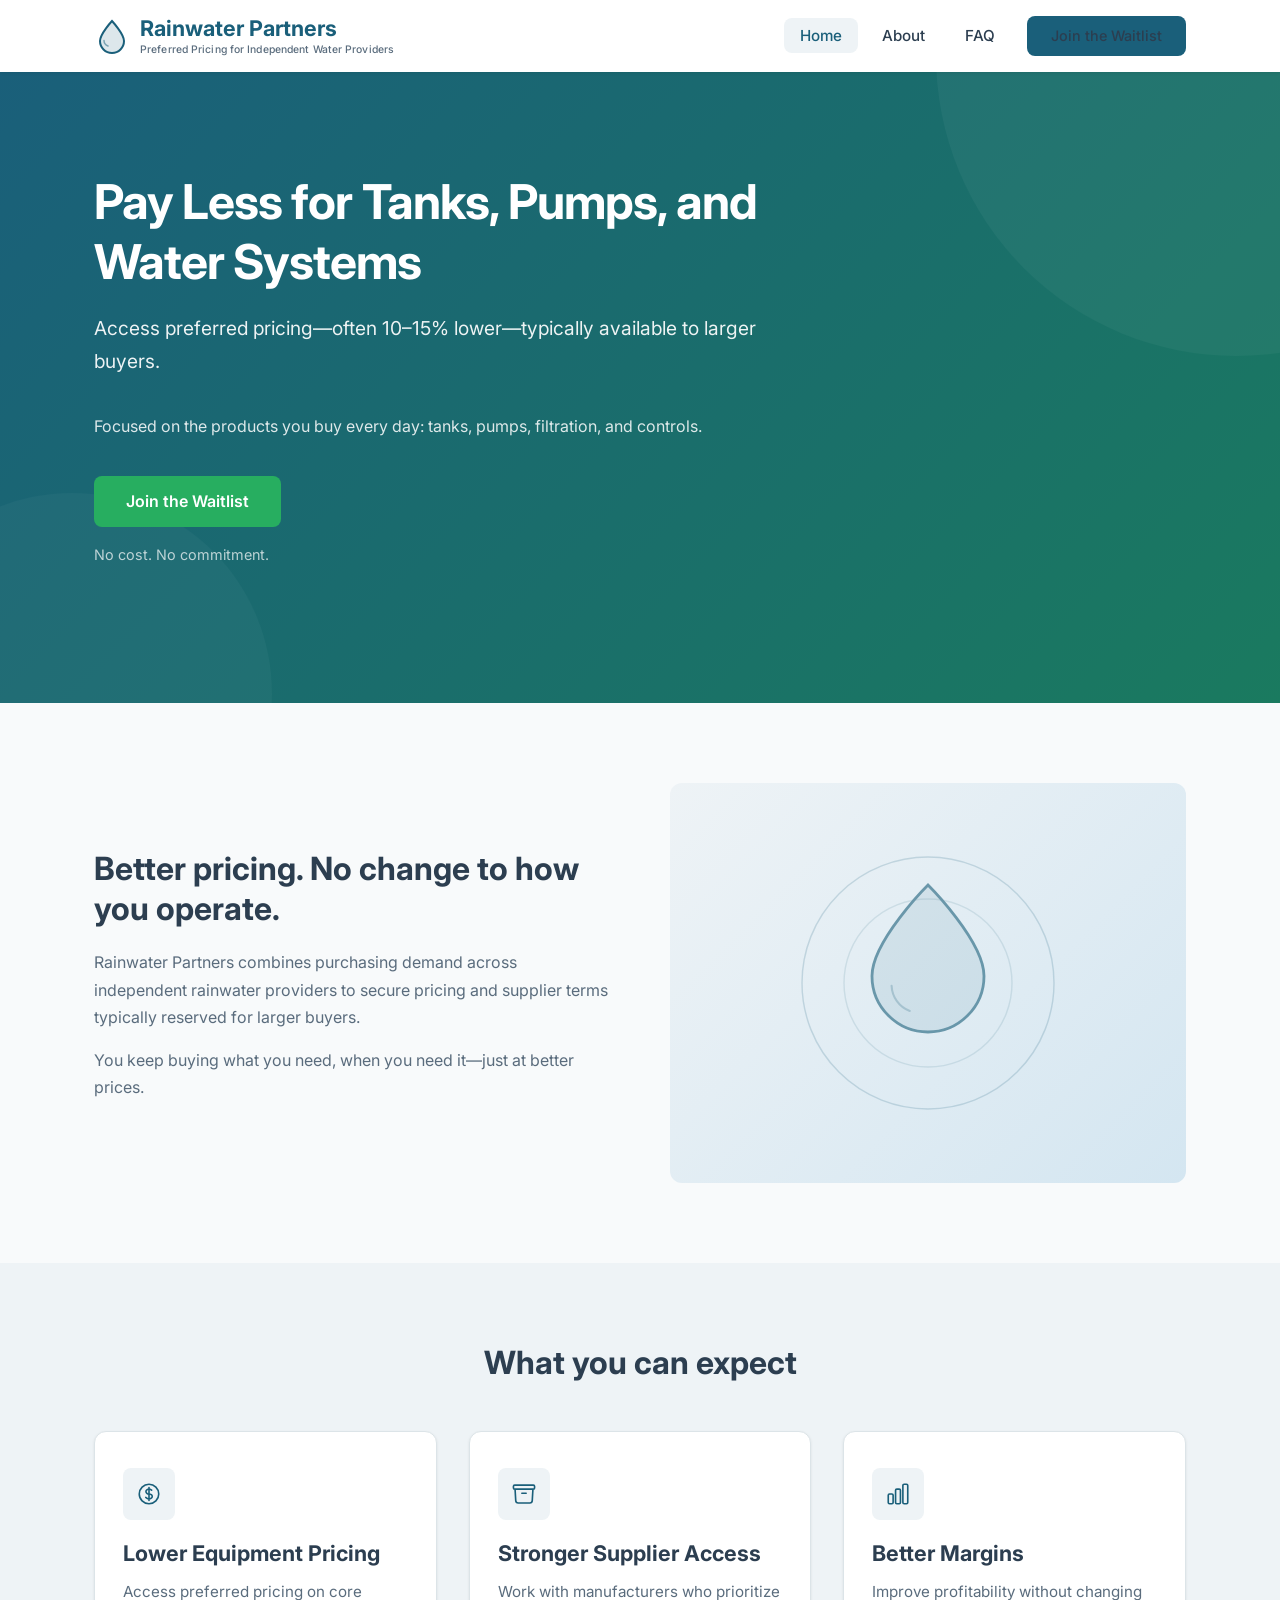
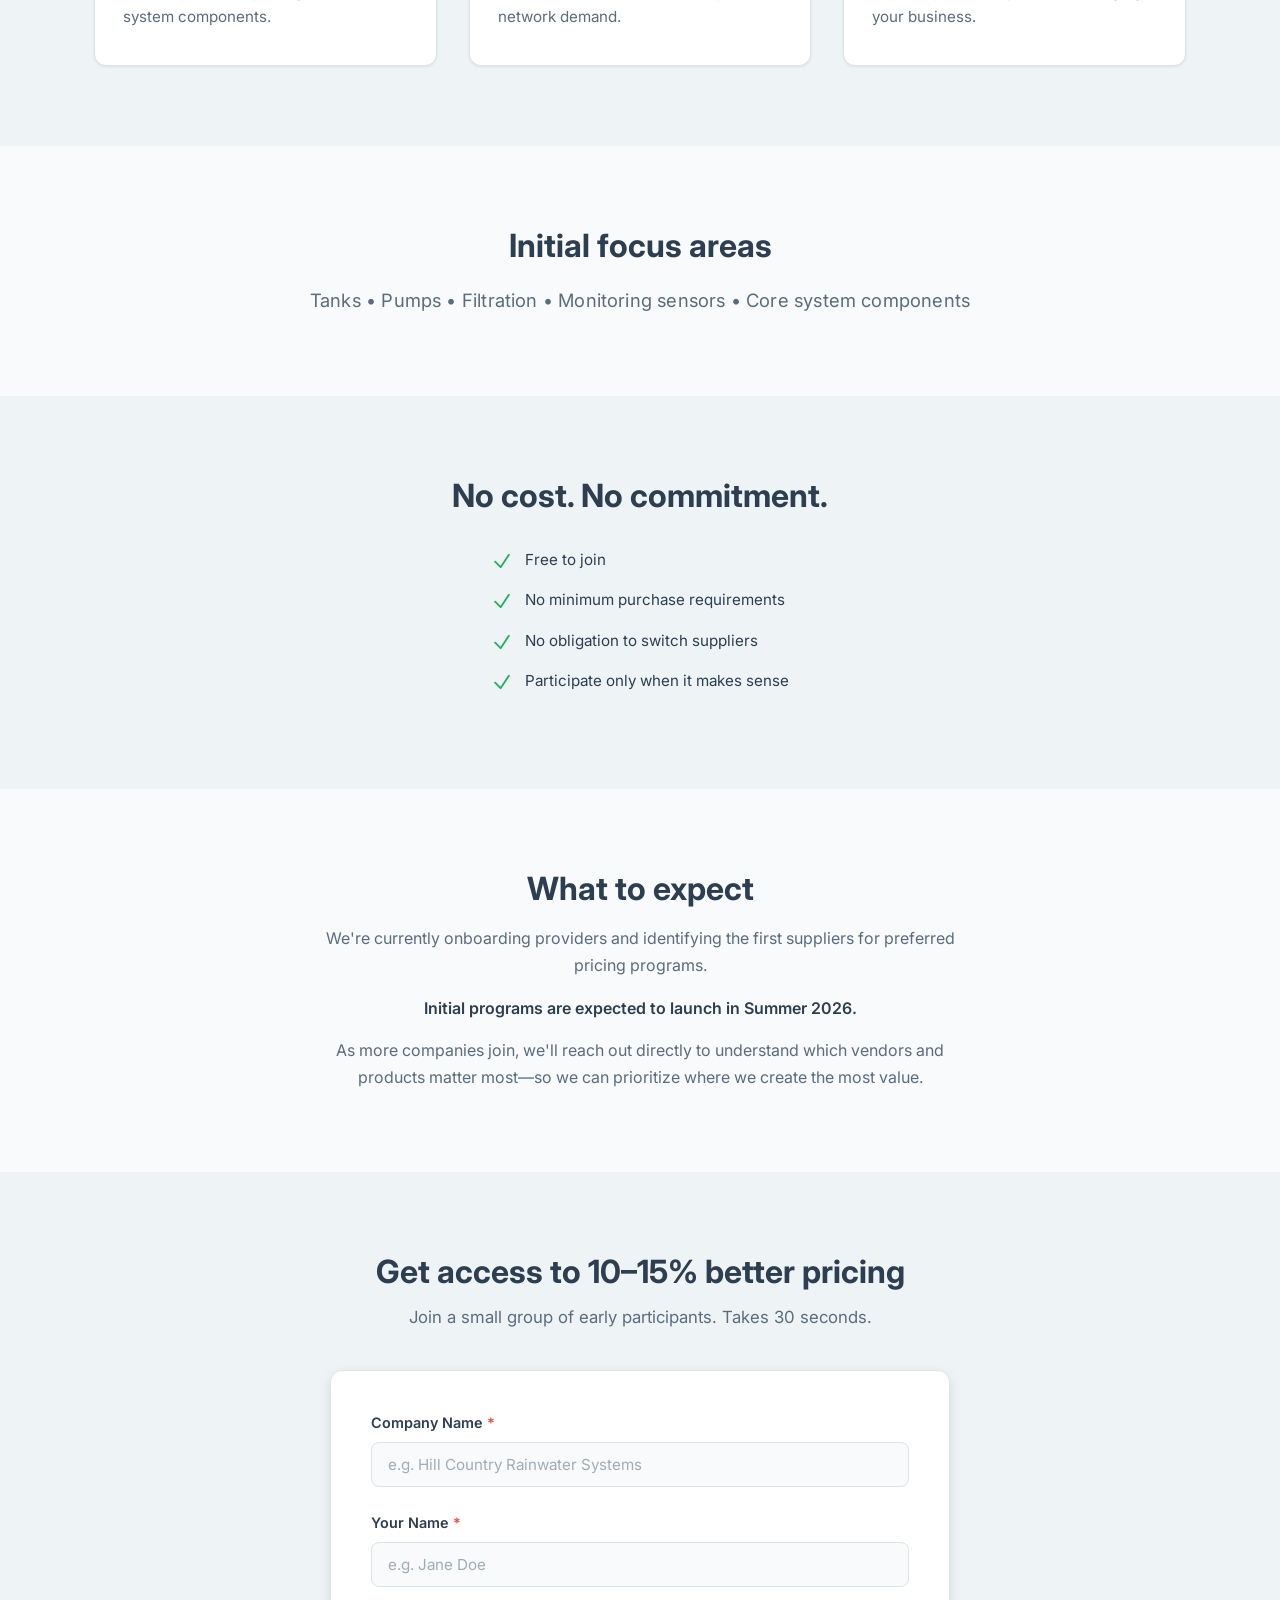
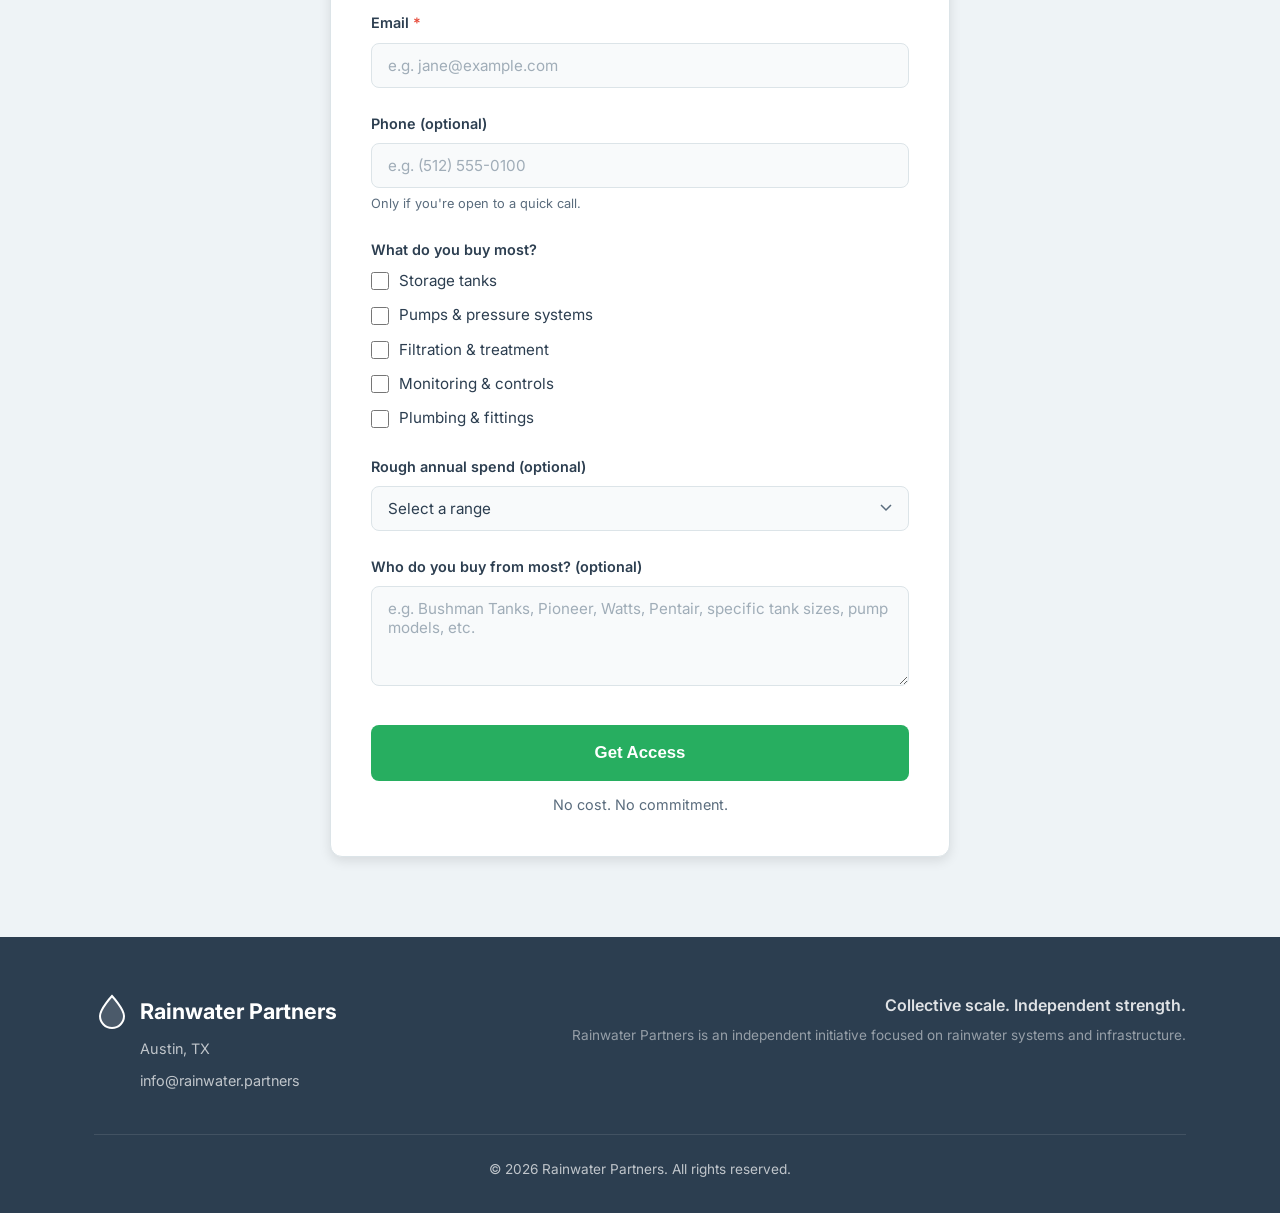
==== index.html @ 95664f03 "Update waitlist form: new header, tighter labels, Get Access CTA https://claude.ai/code/session_01LA" ====
<!DOCTYPE html>
<html lang="en">
<head>
  <meta charset="UTF-8">
  <meta name="viewport" content="width=device-width, initial-scale=1.0">
  <meta name="description" content="Rainwater Partners negotiates preferred pricing on tanks, pumps, filtration, and monitoring systems on behalf of independent water providers. Join the waitlist today.">
  <title>Rainwater Partners &mdash; Preferred Pricing for Independent Water Providers</title>
  <link rel="preconnect" href="https://fonts.googleapis.com">
  <link rel="preconnect" href="https://fonts.gstatic.com" crossorigin>
  <link href="https://fonts.googleapis.com/css2?family=Inter:wght@400;500;600;700&display=swap" rel="stylesheet">
  <link rel="stylesheet" href="css/styles.css">
</head>
<body>

  <!-- Header -->
  <header class="header">
    <div class="container">
      <a href="index.html" class="logo">
        <svg viewBox="0 0 36 36" fill="none" xmlns="http://www.w3.org/2000/svg">
          <path d="M18 3C18 3 6 16 6 23a12 12 0 0 0 24 0C30 16 18 3 18 3z" fill="currentColor" opacity="0.15"/>
          <path d="M18 3C18 3 6 16 6 23a12 12 0 0 0 24 0C30 16 18 3 18 3z" stroke="currentColor" stroke-width="2" fill="none"/>
          <path d="M14 28a6 6 0 0 1-4-5.5" stroke="currentColor" stroke-width="1.5" stroke-linecap="round" opacity="0.5"/>
        </svg>
        <span class="logo__text">
          Rainwater Partners
          <span class="logo__subtitle">Preferred Pricing for Independent Water Providers</span>
        </span>
      </a>
      <nav>
        <div class="nav__overlay" id="navOverlay"></div>
        <ul class="nav__links" id="navLinks">
          <li><a href="index.html" class="active">Home</a></li>
          <li><a href="about.html">About</a></li>
          <li><a href="faq.html">FAQ</a></li>
          <li class="nav__cta"><a href="#join" class="btn btn--primary">Join the Waitlist</a></li>
        </ul>
        <button class="nav__toggle" id="navToggle" aria-label="Toggle navigation">
          <span></span><span></span><span></span>
        </button>
      </nav>
    </div>
  </header>

  <!-- Hero -->
  <section class="hero">
    <div class="container">
      <div class="hero__content">
        <h1>Pay Less for Tanks, Pumps, and Water Systems</h1>
        <p>Access preferred pricing&mdash;often 10&ndash;15% lower&mdash;typically available to larger buyers.</p>
        <p style="opacity:0.85;font-size:1rem;margin-bottom:36px;">Focused on the products you buy every day: tanks, pumps, filtration, and controls.</p>
        <div class="hero__actions">
          <a href="#join" class="btn btn--accent">Join the Waitlist</a>
        </div>
        <p style="opacity:0.7;font-size:0.9rem;margin-top:16px;">No cost. No commitment.</p>
      </div>
    </div>
  </section>

  <!-- Core Value -->
  <section class="section">
    <div class="container">
      <div class="about__grid">
        <div class="about__text">
          <h2>Better pricing. No change to how you operate.</h2>
          <p>Rainwater Partners combines purchasing demand across independent rainwater providers to secure pricing and supplier terms typically reserved for larger buyers.</p>
          <p>You keep buying what you need, when you need it&mdash;just at better prices.</p>
        </div>
        <div class="about__image">
          <svg viewBox="0 0 200 200" fill="none" xmlns="http://www.w3.org/2000/svg">
            <circle cx="100" cy="100" r="90" stroke="currentColor" stroke-width="1" opacity="0.3"/>
            <circle cx="100" cy="100" r="60" stroke="currentColor" stroke-width="1" opacity="0.2"/>
            <path d="M100 30C100 30 60 70 60 95a40 40 0 0 0 80 0c0-25-40-65-40-65z" fill="currentColor" opacity="0.15"/>
            <path d="M100 30C100 30 60 70 60 95a40 40 0 0 0 80 0c0-25-40-65-40-65z" stroke="currentColor" stroke-width="2" fill="none"/>
            <path d="M87 120a20 20 0 0 1-13-18" stroke="currentColor" stroke-width="1.5" stroke-linecap="round" opacity="0.4"/>
          </svg>
        </div>
      </div>
    </div>
  </section>

  <!-- What You Get -->
  <section class="section section--alt">
    <div class="container">
      <div class="text-center">
        <h2>What you can expect</h2>
      </div>
      <div class="features__grid">
        <div class="feature-card">
          <div class="feature-card__icon">
            <svg xmlns="http://www.w3.org/2000/svg" fill="none" viewBox="0 0 24 24" stroke-width="1.5" stroke="currentColor"><path stroke-linecap="round" stroke-linejoin="round" d="M12 6v12m-3-2.818.879.659c1.171.879 3.07.879 4.242 0 1.172-.879 1.172-2.303 0-3.182C13.536 12.219 12.768 12 12 12c-.725 0-1.45-.22-2.003-.659-1.106-.879-1.106-2.303 0-3.182s2.9-.879 4.006 0l.415.33M21 12a9 9 0 1 1-18 0 9 9 0 0 1 18 0Z"/></svg>
          </div>
          <h3>Lower Equipment Pricing</h3>
          <p>Access preferred pricing on core system components.</p>
        </div>
        <div class="feature-card">
          <div class="feature-card__icon">
            <svg xmlns="http://www.w3.org/2000/svg" fill="none" viewBox="0 0 24 24" stroke-width="1.5" stroke="currentColor"><path stroke-linecap="round" stroke-linejoin="round" d="m20.25 7.5-.625 10.632a2.25 2.25 0 0 1-2.247 2.118H6.622a2.25 2.25 0 0 1-2.247-2.118L3.75 7.5M10 11.25h4M3.375 7.5h17.25c.621 0 1.125-.504 1.125-1.125v-1.5c0-.621-.504-1.125-1.125-1.125H3.375c-.621 0-1.125.504-1.125 1.125v1.5c0 .621.504 1.125 1.125 1.125Z"/></svg>
          </div>
          <h3>Stronger Supplier Access</h3>
          <p>Work with manufacturers who prioritize network demand.</p>
        </div>
        <div class="feature-card">
          <div class="feature-card__icon">
            <svg xmlns="http://www.w3.org/2000/svg" fill="none" viewBox="0 0 24 24" stroke-width="1.5" stroke="currentColor"><path stroke-linecap="round" stroke-linejoin="round" d="M3 13.125C3 12.504 3.504 12 4.125 12h2.25c.621 0 1.125.504 1.125 1.125v6.75C7.5 20.496 6.996 21 6.375 21h-2.25A1.125 1.125 0 0 1 3 19.875v-6.75ZM9.75 8.625c0-.621.504-1.125 1.125-1.125h2.25c.621 0 1.125.504 1.125 1.125v11.25c0 .621-.504 1.125-1.125 1.125h-2.25a1.125 1.125 0 0 1-1.125-1.125V8.625ZM16.5 4.125c0-.621.504-1.125 1.125-1.125h2.25C20.496 3 21 3.504 21 4.125v15.75c0 .621-.504 1.125-1.125 1.125h-2.25a1.125 1.125 0 0 1-1.125-1.125V4.125Z"/></svg>
          </div>
          <h3>Better Margins</h3>
          <p>Improve profitability without changing your business.</p>
        </div>
      </div>
    </div>
  </section>

  <!-- Products -->
  <section class="section">
    <div class="container">
      <div class="text-center">
        <h2>Initial focus areas</h2>
        <p class="products__list">Tanks &bull; Pumps &bull; Filtration &bull; Monitoring sensors &bull; Core system components</p>
      </div>
    </div>
  </section>

  <!-- No Downside -->
  <section class="section section--alt">
    <div class="container">
      <div class="text-center" style="max-width:620px;margin:0 auto;">
        <h2>No cost. No commitment.</h2>
        <ul class="about__values" style="margin-top:32px;text-align:left;display:inline-block;">
          <li>
            <svg xmlns="http://www.w3.org/2000/svg" fill="none" viewBox="0 0 24 24" stroke-width="2" stroke="currentColor"><path stroke-linecap="round" stroke-linejoin="round" d="m4.5 12.75 6 6 9-13.5"/></svg>
            Free to join
          </li>
          <li>
            <svg xmlns="http://www.w3.org/2000/svg" fill="none" viewBox="0 0 24 24" stroke-width="2" stroke="currentColor"><path stroke-linecap="round" stroke-linejoin="round" d="m4.5 12.75 6 6 9-13.5"/></svg>
            No minimum purchase requirements
          </li>
          <li>
            <svg xmlns="http://www.w3.org/2000/svg" fill="none" viewBox="0 0 24 24" stroke-width="2" stroke="currentColor"><path stroke-linecap="round" stroke-linejoin="round" d="m4.5 12.75 6 6 9-13.5"/></svg>
            No obligation to switch suppliers
          </li>
          <li>
            <svg xmlns="http://www.w3.org/2000/svg" fill="none" viewBox="0 0 24 24" stroke-width="2" stroke="currentColor"><path stroke-linecap="round" stroke-linejoin="round" d="m4.5 12.75 6 6 9-13.5"/></svg>
            Participate only when it makes sense
          </li>
        </ul>
      </div>
    </div>
  </section>

  <!-- What To Expect -->
  <section class="section">
    <div class="container">
      <div class="text-center" style="max-width:660px;margin:0 auto;">
        <h2>What to expect</h2>
        <p style="color:var(--color-text-light);margin-top:16px;line-height:1.7;">We're currently onboarding providers and identifying the first suppliers for preferred pricing programs.</p>
        <p style="color:var(--color-text);font-weight:600;margin-top:16px;">Initial programs are expected to launch in Summer 2026.</p>
        <p style="color:var(--color-text-light);margin-top:16px;line-height:1.7;">As more companies join, we'll reach out directly to understand which vendors and products matter most&mdash;so we can prioritize where we create the most value.</p>
      </div>
    </div>
  </section>

  <!-- CTA / Join Form -->
  <section class="section section--alt" id="join">
    <div class="container">
      <div class="form-section">
        <div class="form-section__intro">
          <h2>Get access to 10&ndash;15% better pricing</h2>
          <p style="color:var(--color-text-light);margin-top:8px;">Join a small group of early participants. Takes 30 seconds.</p>
        </div>

        <form class="form" id="signupForm" novalidate>
          <div class="form__group">
            <label class="form__label" for="companyName">Company Name <span>*</span></label>
            <input class="form__input" type="text" id="companyName" name="companyName" placeholder="e.g. Hill Country Rainwater Systems" required>
          </div>

          <div class="form__group">
            <label class="form__label" for="contactName">Your Name <span>*</span></label>
            <input class="form__input" type="text" id="contactName" name="contactName" placeholder="e.g. Jane Doe" required>
          </div>

          <div class="form__group">
            <label class="form__label" for="email">Email <span>*</span></label>
            <input class="form__input" type="email" id="email" name="email" placeholder="e.g. jane@example.com" required>
          </div>

          <div class="form__group">
            <label class="form__label" for="phone">Phone (optional)</label>
            <input class="form__input" type="tel" id="phone" name="phone" placeholder="e.g. (512) 555-0100">
            <div class="form__hint">Only if you're open to a quick call.</div>
          </div>

          <div class="form__group">
            <label class="form__label">What do you buy most?</label>
            <div class="form__checkboxes">
              <label class="form__checkbox">
                <input type="checkbox" name="products" value="Storage tanks">
                <span>Storage tanks</span>
              </label>
              <label class="form__checkbox">
                <input type="checkbox" name="products" value="Pumps & pressure systems">
                <span>Pumps &amp; pressure systems</span>
              </label>
              <label class="form__checkbox">
                <input type="checkbox" name="products" value="Filtration & treatment">
                <span>Filtration &amp; treatment</span>
              </label>
              <label class="form__checkbox">
                <input type="checkbox" name="products" value="Monitoring & controls">
                <span>Monitoring &amp; controls</span>
              </label>
              <label class="form__checkbox">
                <input type="checkbox" name="products" value="Plumbing & fittings">
                <span>Plumbing &amp; fittings</span>
              </label>
            </div>
          </div>

          <div class="form__group">
            <label class="form__label" for="annualSpend">Rough annual spend (optional)</label>
            <select class="form__select" id="annualSpend" name="annualSpend">
              <option value="" disabled selected>Select a range</option>
              <option value="under-25k">Under $25,000</option>
              <option value="25k-50k">$25,000 &ndash; $50,000</option>
              <option value="50k-100k">$50,000 &ndash; $100,000</option>
              <option value="100k-250k">$100,000 &ndash; $250,000</option>
              <option value="250k-500k">$250,000 &ndash; $500,000</option>
              <option value="500k-plus">$500,000+</option>
            </select>
          </div>

          <div class="form__group">
            <label class="form__label" for="vendors">Who do you buy from most? (optional)</label>
            <textarea class="form__textarea" id="vendors" name="vendors" placeholder="e.g. Bushman Tanks, Pioneer, Watts, Pentair, specific tank sizes, pump models, etc."></textarea>
          </div>

          <button type="submit" class="btn btn--accent">Get Access</button>
          <p style="text-align:center;color:var(--color-text-light);font-size:0.9rem;margin-top:12px;">No cost. No commitment.</p>
        </form>

        <!-- Success state -->
        <div class="form__success" id="formSuccess">
          <svg xmlns="http://www.w3.org/2000/svg" fill="none" viewBox="0 0 24 24" stroke-width="1.5" stroke="currentColor">
            <path stroke-linecap="round" stroke-linejoin="round" d="M9 12.75 11.25 15 15 9.75M21 12a9 9 0 1 1-18 0 9 9 0 0 1 18 0Z"/>
          </svg>
          <h3>You're in.</h3>
          <p>We'll follow up directly to understand your purchasing priorities. Initial programs are expected to launch in Summer 2026.</p>
        </div>
      </div>
    </div>
  </section>

  <!-- Footer -->
  <footer class="footer">
    <div class="container">
      <div class="footer__simple">
        <div class="footer__brand">
          <a href="index.html" class="logo" style="color:#fff;">
            <svg viewBox="0 0 36 36" fill="none" xmlns="http://www.w3.org/2000/svg">
              <path d="M18 3C18 3 6 16 6 23a12 12 0 0 0 24 0C30 16 18 3 18 3z" fill="currentColor" opacity="0.15"/>
              <path d="M18 3C18 3 6 16 6 23a12 12 0 0 0 24 0C30 16 18 3 18 3z" stroke="currentColor" stroke-width="2" fill="none"/>
            </svg>
            Rainwater Partners
          </a>
          <p>Austin, TX</p>
          <p><a href="mailto:info@rainwater.partners">info@rainwater.partners</a></p>
        </div>
        <div class="footer__tagline">
          <p>Collective scale. Independent strength.</p>
          <p class="footer__note">Rainwater Partners is an independent initiative focused on rainwater systems and infrastructure.</p>
        </div>
      </div>
      <div class="footer__bottom">
        &copy; 2026 Rainwater Partners. All rights reserved.
      </div>
    </div>
  </footer>

  <script src="js/main.js"></script>
</body>
</html>
---- css/styles.css ----
/* ===== Reset & Base ===== */
*,
*::before,
*::after {
  margin: 0;
  padding: 0;
  box-sizing: border-box;
}

:root {
  --color-primary: #1a5f7a;
  --color-primary-dark: #134a5f;
  --color-primary-light: #2980b9;
  --color-accent: #27ae60;
  --color-accent-dark: #1e8c4c;
  --color-bg: #f8fafb;
  --color-bg-alt: #eef3f6;
  --color-text: #2c3e50;
  --color-text-light: #5a6c7d;
  --color-white: #ffffff;
  --color-border: #dce4e8;
  --shadow-sm: 0 1px 3px rgba(0, 0, 0, 0.08);
  --shadow-md: 0 4px 12px rgba(0, 0, 0, 0.1);
  --shadow-lg: 0 8px 30px rgba(0, 0, 0, 0.12);
  --radius: 8px;
  --radius-lg: 12px;
  --max-width: 1140px;
  --transition: 0.25s ease;
}

html {
  scroll-behavior: smooth;
  font-size: 16px;
}

body {
  font-family: 'Inter', -apple-system, BlinkMacSystemFont, 'Segoe UI', Roboto, Oxygen, sans-serif;
  color: var(--color-text);
  background: var(--color-bg);
  line-height: 1.6;
  -webkit-font-smoothing: antialiased;
}

img {
  max-width: 100%;
  display: block;
}

a {
  color: var(--color-primary);
  text-decoration: none;
  transition: color var(--transition);
}

a:hover {
  color: var(--color-primary-light);
}

h1, h2, h3, h4 {
  line-height: 1.25;
  font-weight: 700;
  color: var(--color-text);
}

h1 { font-size: 2.75rem; }
h2 { font-size: 2rem; }
h3 { font-size: 1.35rem; }

/* ===== Utility ===== */
.container {
  max-width: var(--max-width);
  margin: 0 auto;
  padding: 0 24px;
}

.section {
  padding: 80px 0;
}

.section--alt {
  background: var(--color-bg-alt);
}

.text-center {
  text-align: center;
}

.btn {
  display: inline-block;
  padding: 14px 32px;
  font-size: 1rem;
  font-weight: 600;
  border-radius: var(--radius);
  border: none;
  cursor: pointer;
  transition: all var(--transition);
  text-align: center;
  line-height: 1.4;
}

.btn--primary {
  background: var(--color-primary);
  color: var(--color-white);
}

.btn--primary:hover {
  background: var(--color-primary-dark);
  color: var(--color-white);
  transform: translateY(-1px);
  box-shadow: var(--shadow-md);
}

.btn--accent {
  background: var(--color-accent);
  color: var(--color-white);
}

.btn--accent:hover {
  background: var(--color-accent-dark);
  color: var(--color-white);
  transform: translateY(-1px);
  box-shadow: var(--shadow-md);
}

.btn--outline {
  background: transparent;
  color: var(--color-white);
  border: 2px solid var(--color-white);
}

.btn--outline:hover {
  background: var(--color-white);
  color: var(--color-primary);
}

/* ===== Header / Nav ===== */
.header {
  background: var(--color-white);
  box-shadow: var(--shadow-sm);
  position: sticky;
  top: 0;
  z-index: 1000;
}

.header .container {
  display: flex;
  align-items: center;
  justify-content: space-between;
  height: 72px;
}

.logo {
  display: flex;
  align-items: center;
  gap: 10px;
  font-size: 1.35rem;
  font-weight: 700;
  color: var(--color-primary);
}

.logo svg {
  width: 36px;
  height: 36px;
  flex-shrink: 0;
}

.logo:hover {
  color: var(--color-primary);
}

.nav__links {
  display: flex;
  align-items: center;
  gap: 8px;
  list-style: none;
}

.nav__links a {
  padding: 8px 16px;
  font-size: 0.95rem;
  font-weight: 500;
  color: var(--color-text);
  border-radius: var(--radius);
  transition: all var(--transition);
}

.nav__links a:hover,
.nav__links a.active {
  color: var(--color-primary);
  background: var(--color-bg-alt);
}

.nav__cta {
  margin-left: 8px;
}

.nav__cta .btn {
  padding: 10px 24px;
  font-size: 0.9rem;
}

/* Mobile nav toggle */
.nav__toggle {
  display: none;
  background: none;
  border: none;
  cursor: pointer;
  padding: 8px;
}

.nav__toggle span {
  display: block;
  width: 24px;
  height: 2px;
  background: var(--color-text);
  margin: 6px 0;
  border-radius: 2px;
  transition: all var(--transition);
}

/* ===== Hero ===== */
.hero {
  background: linear-gradient(135deg, var(--color-primary) 0%, #1a7a5f 100%);
  color: var(--color-white);
  padding: 100px 0;
  position: relative;
  overflow: hidden;
}

.hero::before {
  content: '';
  position: absolute;
  top: -50%;
  right: -20%;
  width: 600px;
  height: 600px;
  background: rgba(255, 255, 255, 0.04);
  border-radius: 50%;
}

.hero::after {
  content: '';
  position: absolute;
  bottom: -30%;
  left: -10%;
  width: 400px;
  height: 400px;
  background: rgba(255, 255, 255, 0.03);
  border-radius: 50%;
}

.hero__content {
  position: relative;
  z-index: 1;
  max-width: 680px;
}

.hero__tagline {
  display: inline-block;
  background: rgba(255, 255, 255, 0.15);
  padding: 6px 16px;
  border-radius: 20px;
  font-size: 0.9rem;
  font-weight: 500;
  margin-bottom: 24px;
  letter-spacing: 0.02em;
}

.hero h1 {
  color: var(--color-white);
  margin-bottom: 20px;
  font-size: 3rem;
  letter-spacing: -0.02em;
}

.hero p {
  font-size: 1.2rem;
  opacity: 0.92;
  margin-bottom: 36px;
  line-height: 1.7;
}

.hero__actions {
  display: flex;
  gap: 16px;
  flex-wrap: wrap;
}

/* ===== Features / Benefits Grid ===== */
.features__grid {
  display: grid;
  grid-template-columns: repeat(3, 1fr);
  gap: 32px;
  margin-top: 48px;
}

.feature-card {
  background: var(--color-white);
  padding: 36px 28px;
  border-radius: var(--radius-lg);
  box-shadow: var(--shadow-sm);
  transition: all var(--transition);
  border: 1px solid var(--color-border);
}

.feature-card:hover {
  box-shadow: var(--shadow-md);
  transform: translateY(-3px);
}

.feature-card__icon {
  width: 52px;
  height: 52px;
  background: var(--color-bg-alt);
  border-radius: var(--radius);
  display: flex;
  align-items: center;
  justify-content: center;
  margin-bottom: 20px;
  color: var(--color-primary);
}

.feature-card__icon svg {
  width: 26px;
  height: 26px;
}

.feature-card h3 {
  margin-bottom: 12px;
}

.feature-card p {
  color: var(--color-text-light);
  font-size: 0.95rem;
  line-height: 1.65;
}

/* ===== Stats Banner ===== */
.stats {
  background: var(--color-primary);
  color: var(--color-white);
  padding: 48px 0;
}

.stats__grid {
  display: grid;
  grid-template-columns: repeat(4, 1fr);
  gap: 24px;
  text-align: center;
}

.stat__number {
  font-size: 2.5rem;
  font-weight: 700;
  letter-spacing: -0.02em;
}

.stat__label {
  font-size: 0.9rem;
  opacity: 0.85;
  margin-top: 4px;
}

/* ===== About Section ===== */
.about__grid {
  display: grid;
  grid-template-columns: 1fr 1fr;
  gap: 60px;
  align-items: center;
}

.about__text h2 {
  margin-bottom: 20px;
}

.about__text p {
  color: var(--color-text-light);
  margin-bottom: 16px;
  line-height: 1.7;
}

.about__values {
  list-style: none;
  margin-top: 24px;
}

.about__values li {
  display: flex;
  align-items: flex-start;
  gap: 12px;
  margin-bottom: 16px;
  font-size: 0.95rem;
}

.about__values li svg {
  width: 22px;
  height: 22px;
  color: var(--color-accent);
  flex-shrink: 0;
  margin-top: 2px;
}

.about__image {
  background: linear-gradient(135deg, var(--color-bg-alt) 0%, #d4e6f1 100%);
  border-radius: var(--radius-lg);
  padding: 48px;
  display: flex;
  align-items: center;
  justify-content: center;
  min-height: 400px;
}

.about__image svg {
  width: 100%;
  max-width: 280px;
  height: auto;
  color: var(--color-primary);
  opacity: 0.6;
}

/* ===== Team ===== */
.team__grid {
  display: grid;
  grid-template-columns: repeat(3, 1fr);
  gap: 32px;
  margin-top: 48px;
}

.team-card {
  background: var(--color-white);
  border-radius: var(--radius-lg);
  padding: 32px;
  text-align: center;
  border: 1px solid var(--color-border);
}

.team-card__avatar {
  width: 80px;
  height: 80px;
  border-radius: 50%;
  background: var(--color-bg-alt);
  margin: 0 auto 16px;
  display: flex;
  align-items: center;
  justify-content: center;
  font-size: 1.5rem;
  font-weight: 700;
  color: var(--color-primary);
}

.team-card h3 {
  margin-bottom: 4px;
  font-size: 1.1rem;
}

.team-card__role {
  color: var(--color-primary);
  font-size: 0.85rem;
  font-weight: 600;
  text-transform: uppercase;
  letter-spacing: 0.05em;
}

.team-card p {
  margin-top: 12px;
  color: var(--color-text-light);
  font-size: 0.9rem;
  line-height: 1.6;
}

/* ===== FAQ ===== */
.faq__list {
  max-width: 760px;
  margin: 48px auto 0;
}

.faq__item {
  background: var(--color-white);
  border: 1px solid var(--color-border);
  border-radius: var(--radius);
  margin-bottom: 12px;
  overflow: hidden;
  transition: box-shadow var(--transition);
}

.faq__item:hover {
  box-shadow: var(--shadow-sm);
}

.faq__question {
  width: 100%;
  background: none;
  border: none;
  padding: 20px 24px;
  font-size: 1.05rem;
  font-weight: 600;
  color: var(--color-text);
  text-align: left;
  cursor: pointer;
  display: flex;
  justify-content: space-between;
  align-items: center;
  gap: 16px;
  font-family: inherit;
  line-height: 1.4;
}

.faq__question:hover {
  color: var(--color-primary);
}

.faq__icon {
  width: 24px;
  height: 24px;
  flex-shrink: 0;
  transition: transform var(--transition);
}

.faq__item.open .faq__icon {
  transform: rotate(45deg);
}

.faq__answer {
  max-height: 0;
  overflow: hidden;
  transition: max-height 0.35s ease, padding 0.35s ease;
}

.faq__answer__inner {
  padding: 0 24px 20px;
  color: var(--color-text-light);
  line-height: 1.7;
  font-size: 0.95rem;
}

.faq__item.open .faq__answer {
  max-height: 500px;
}

/* ===== Form ===== */
.form-section {
  max-width: 620px;
  margin: 0 auto;
}

.form-section__intro {
  text-align: center;
  margin-bottom: 40px;
}

.form-section__intro h2 {
  margin-bottom: 12px;
}

.form-section__intro p {
  color: var(--color-text-light);
  font-size: 1.05rem;
}

.form {
  background: var(--color-white);
  padding: 40px;
  border-radius: var(--radius-lg);
  box-shadow: var(--shadow-md);
  border: 1px solid var(--color-border);
}

.form__group {
  margin-bottom: 24px;
}

.form__label {
  display: block;
  font-weight: 600;
  font-size: 0.9rem;
  margin-bottom: 8px;
  color: var(--color-text);
}

.form__label span {
  color: #e74c3c;
}

.form__input,
.form__select,
.form__textarea {
  width: 100%;
  padding: 12px 16px;
  font-size: 0.95rem;
  border: 1.5px solid var(--color-border);
  border-radius: var(--radius);
  background: var(--color-bg);
  color: var(--color-text);
  font-family: inherit;
  transition: border-color var(--transition), box-shadow var(--transition);
}

.form__input:focus,
.form__select:focus,
.form__textarea:focus {
  outline: none;
  border-color: var(--color-primary);
  box-shadow: 0 0 0 3px rgba(26, 95, 122, 0.12);
}

.form__input::placeholder,
.form__textarea::placeholder {
  color: #a0adb8;
}

.form__textarea {
  resize: vertical;
  min-height: 100px;
}

.form__hint {
  font-size: 0.8rem;
  color: var(--color-text-light);
  margin-top: 6px;
}

.form__select {
  appearance: none;
  background-image: url("data:image/svg+xml,%3Csvg xmlns='http://www.w3.org/2000/svg' width='12' height='8'%3E%3Cpath d='M1 1l5 5 5-5' stroke='%235a6c7d' stroke-width='1.5' fill='none'/%3E%3C/svg%3E");
  background-repeat: no-repeat;
  background-position: right 16px center;
  padding-right: 40px;
}

/* Checkboxes */
.form__checkboxes {
  display: flex;
  flex-direction: column;
  gap: 10px;
}

.form__checkbox {
  display: flex;
  align-items: center;
  gap: 10px;
  font-size: 0.95rem;
  color: var(--color-text);
  cursor: pointer;
}

.form__checkbox input[type="checkbox"] {
  width: 18px;
  height: 18px;
  accent-color: var(--color-primary);
  cursor: pointer;
  flex-shrink: 0;
}

.form .btn {
  width: 100%;
  padding: 16px;
  font-size: 1.05rem;
  margin-top: 8px;
}

.form__success {
  display: none;
  text-align: center;
  padding: 40px 20px;
}

.form__success.show {
  display: block;
}

.form__success svg {
  width: 56px;
  height: 56px;
  color: var(--color-accent);
  margin: 0 auto 16px;
}

.form__success h3 {
  margin-bottom: 8px;
  font-size: 1.4rem;
}

.form__success p {
  color: var(--color-text-light);
}

/* ===== Contact ===== */
.contact__grid {
  display: grid;
  grid-template-columns: 1fr 1fr;
  gap: 48px;
  margin-top: 48px;
}

.contact-card {
  background: var(--color-white);
  border-radius: var(--radius-lg);
  padding: 36px;
  border: 1px solid var(--color-border);
  display: flex;
  align-items: flex-start;
  gap: 20px;
  transition: box-shadow var(--transition);
}

.contact-card:hover {
  box-shadow: var(--shadow-md);
}

.contact-card__icon {
  width: 48px;
  height: 48px;
  background: var(--color-bg-alt);
  border-radius: var(--radius);
  display: flex;
  align-items: center;
  justify-content: center;
  flex-shrink: 0;
  color: var(--color-primary);
}

.contact-card__icon svg {
  width: 24px;
  height: 24px;
}

.contact-card h3 {
  font-size: 1.05rem;
  margin-bottom: 6px;
}

.contact-card p {
  color: var(--color-text-light);
  font-size: 0.95rem;
  line-height: 1.6;
}

.contact-card a {
  color: var(--color-primary);
  font-weight: 500;
}

.contact__message {
  grid-column: 1 / -1;
  background: var(--color-bg-alt);
  border-radius: var(--radius-lg);
  padding: 40px;
  text-align: center;
}

.contact__message h3 {
  margin-bottom: 8px;
}

.contact__message p {
  color: var(--color-text-light);
  margin-bottom: 24px;
}

/* ===== CTA Banner ===== */
.cta-banner {
  background: linear-gradient(135deg, var(--color-primary) 0%, #1a7a5f 100%);
  color: var(--color-white);
  padding: 64px 0;
  text-align: center;
}

.cta-banner h2 {
  color: var(--color-white);
  margin-bottom: 12px;
}

.cta-banner p {
  opacity: 0.9;
  font-size: 1.1rem;
  margin-bottom: 28px;
  max-width: 500px;
  margin-left: auto;
  margin-right: auto;
}

/* ===== Footer ===== */
.footer {
  background: var(--color-text);
  color: rgba(255, 255, 255, 0.7);
  padding: 56px 0 32px;
}

.footer__grid {
  display: grid;
  grid-template-columns: 2fr 1fr 1fr 1fr;
  gap: 40px;
}

.footer__brand p {
  font-size: 0.9rem;
  line-height: 1.7;
  margin-top: 12px;
  max-width: 280px;
}

.footer h4 {
  color: var(--color-white);
  font-size: 0.9rem;
  text-transform: uppercase;
  letter-spacing: 0.06em;
  margin-bottom: 16px;
}

.footer__links {
  list-style: none;
}

.footer__links li {
  margin-bottom: 10px;
}

.footer__links a {
  color: rgba(255, 255, 255, 0.7);
  font-size: 0.9rem;
  transition: color var(--transition);
}

.footer__links a:hover {
  color: var(--color-white);
}

.footer__bottom {
  border-top: 1px solid rgba(255, 255, 255, 0.1);
  margin-top: 40px;
  padding-top: 24px;
  text-align: center;
  font-size: 0.85rem;
}

/* ===== Page Header (inner pages) ===== */
.page-header {
  background: linear-gradient(135deg, var(--color-primary) 0%, #1a7a5f 100%);
  color: var(--color-white);
  padding: 56px 0;
  text-align: center;
}

.page-header h1 {
  color: var(--color-white);
  font-size: 2.25rem;
  margin-bottom: 8px;
}

.page-header p {
  opacity: 0.85;
  font-size: 1.1rem;
}

/* ===== Responsive ===== */
@media (max-width: 1024px) {
  .features__grid,
  .team__grid {
    grid-template-columns: repeat(2, 1fr) !important;
  }

  .footer__grid {
    grid-template-columns: 1fr 1fr;
  }
}

@media (max-width: 768px) {
  h1 { font-size: 2rem; }
  h2 { font-size: 1.5rem; }

  .section { padding: 56px 0; }

  /* Mobile nav */
  .nav__toggle {
    display: block;
    z-index: 1001;
  }

  .nav__links {
    position: fixed;
    top: 0;
    right: -100%;
    width: 280px;
    height: 100vh;
    background: var(--color-white);
    flex-direction: column;
    align-items: stretch;
    padding: 80px 24px 24px;
    gap: 4px;
    box-shadow: var(--shadow-lg);
    transition: right var(--transition);
    z-index: 1000;
  }

  .nav__links.open {
    right: 0;
  }

  .nav__cta {
    margin-left: 0;
    margin-top: 12px;
  }

  .nav__cta .btn {
    width: 100%;
  }

  .nav__overlay {
    display: none;
    position: fixed;
    inset: 0;
    background: rgba(0, 0, 0, 0.4);
    z-index: 999;
  }

  .nav__overlay.open {
    display: block;
  }

  /* Hero */
  .hero { padding: 64px 0; }
  .hero h1 { font-size: 2.2rem; }
  .hero p { font-size: 1.05rem; }

  /* Grids */
  .features__grid,
  .team__grid {
    grid-template-columns: 1fr !important;
  }

  .stats__grid {
    grid-template-columns: repeat(2, 1fr);
    gap: 32px;
  }

  .about__grid {
    grid-template-columns: 1fr;
    gap: 40px;
  }

  .about__image {
    order: -1;
    min-height: 260px;
    padding: 32px;
  }

  .contact__grid {
    grid-template-columns: 1fr;
  }

  .footer__grid {
    grid-template-columns: 1fr;
    gap: 32px;
  }

  .form {
    padding: 28px 20px;
  }
}

@media (max-width: 480px) {
  .hero__actions {
    flex-direction: column;
  }

  .hero__actions .btn {
    width: 100%;
  }

  .stats__grid {
    grid-template-columns: 1fr;
  }
}

.logo__text {
  display: flex;
  flex-direction: column;
  line-height: 1.2;
}

.logo__subtitle {
  display: block;
  font-size: 0.65rem;
  font-weight: 500;
  color: #5a6c7d;
  letter-spacing: 0.01em;
  margin-top: 2px;
}

/* ===== Simplified Footer ===== */
.footer__simple {
  display: flex;
  justify-content: space-between;
  align-items: flex-start;
  gap: 40px;
}

.footer__simple .footer__brand p {
  font-size: 0.9rem;
  line-height: 1.7;
  margin-top: 8px;
  padding-left: 46px;
}

.footer__simple .footer__brand a[href^="mailto"] {
  color: rgba(255, 255, 255, 0.7);
  transition: color var(--transition);
}

.footer__simple .footer__brand a[href^="mailto"]:hover {
  color: var(--color-white);
}

.footer__tagline {
  text-align: right;
}

.footer__tagline p {
  font-size: 1rem;
  font-weight: 600;
  color: rgba(255, 255, 255, 0.85);
}

.footer__note {
  font-size: 0.85rem !important;
  font-weight: 400 !important;
  color: rgba(255, 255, 255, 0.5) !important;
  margin-top: 6px;
}

/* ===== Products List ===== */
.products__list {
  color: var(--color-text-light);
  font-size: 1.15rem;
  margin-top: 20px;
  letter-spacing: 0.01em;
}

@media (max-width: 768px) {
  .footer__simple {
    flex-direction: column;
    gap: 24px;
  }

  .footer__tagline {
    text-align: left;
  }
}
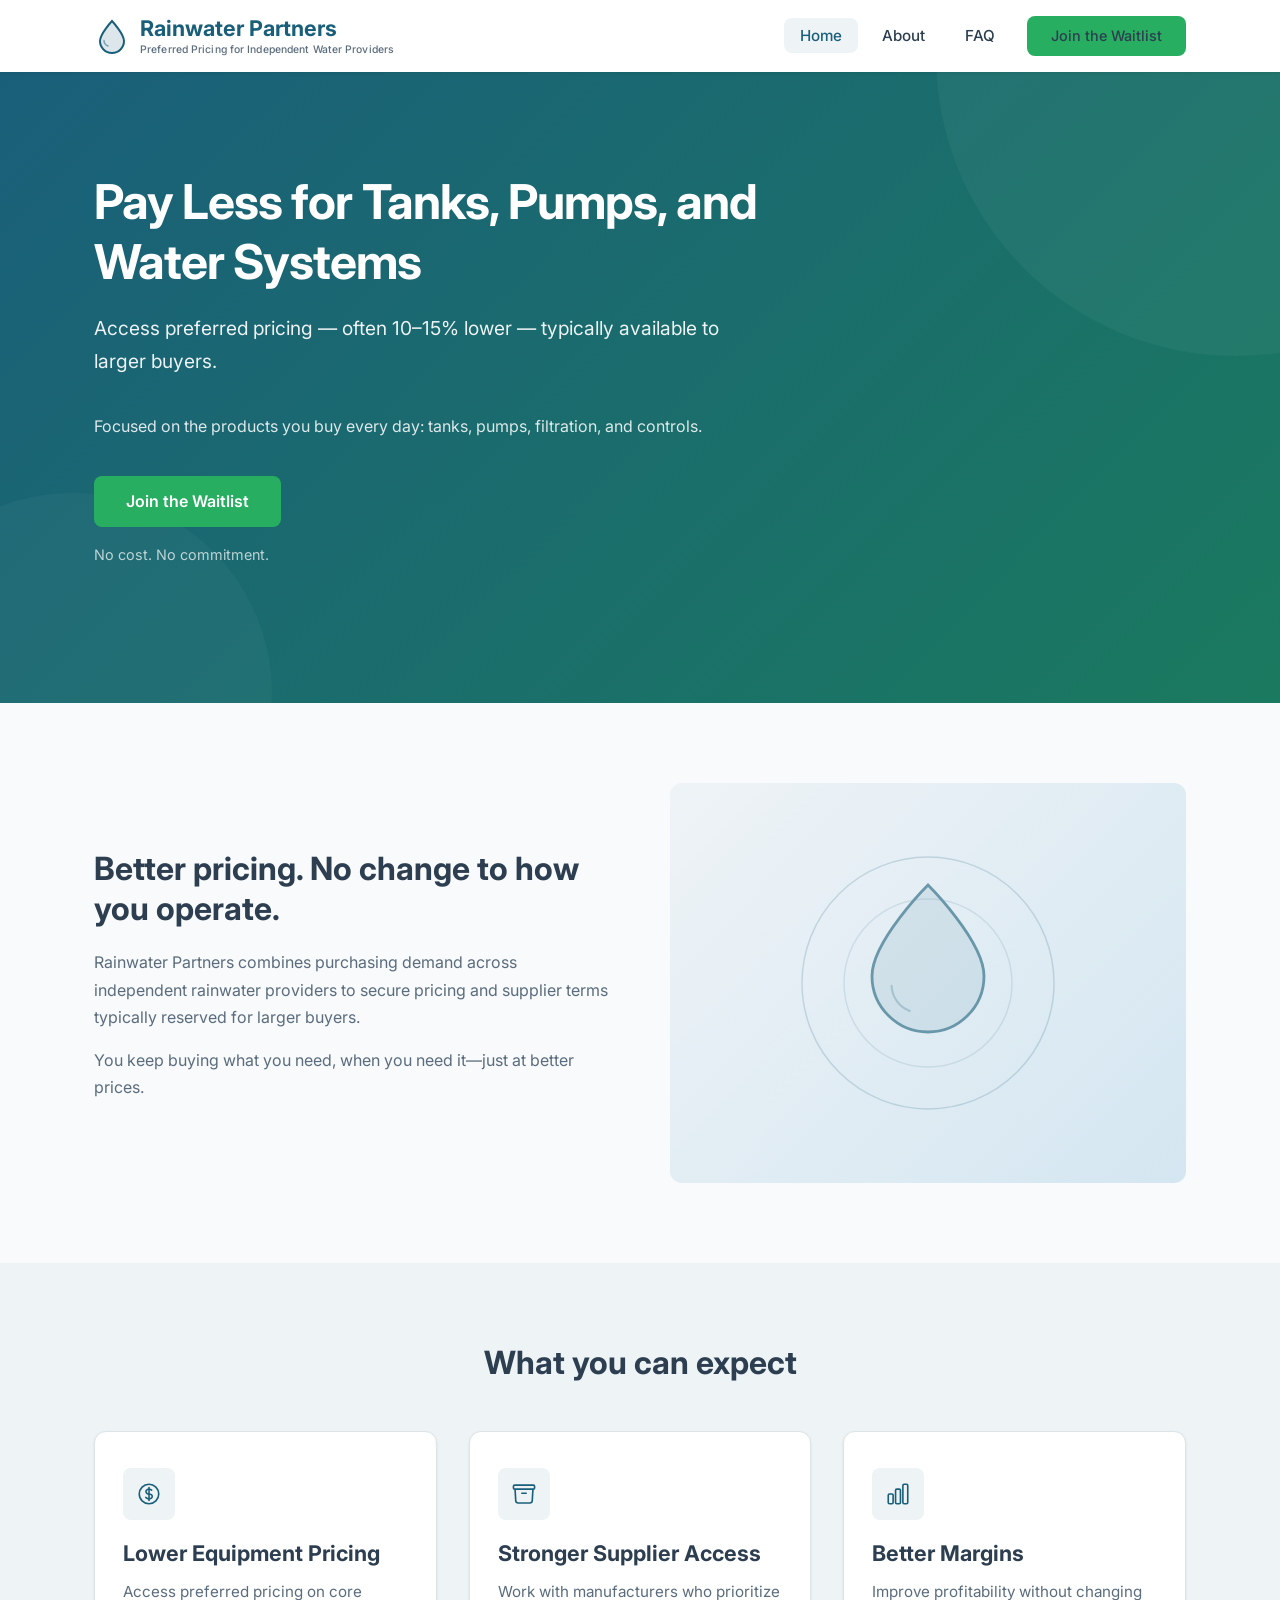
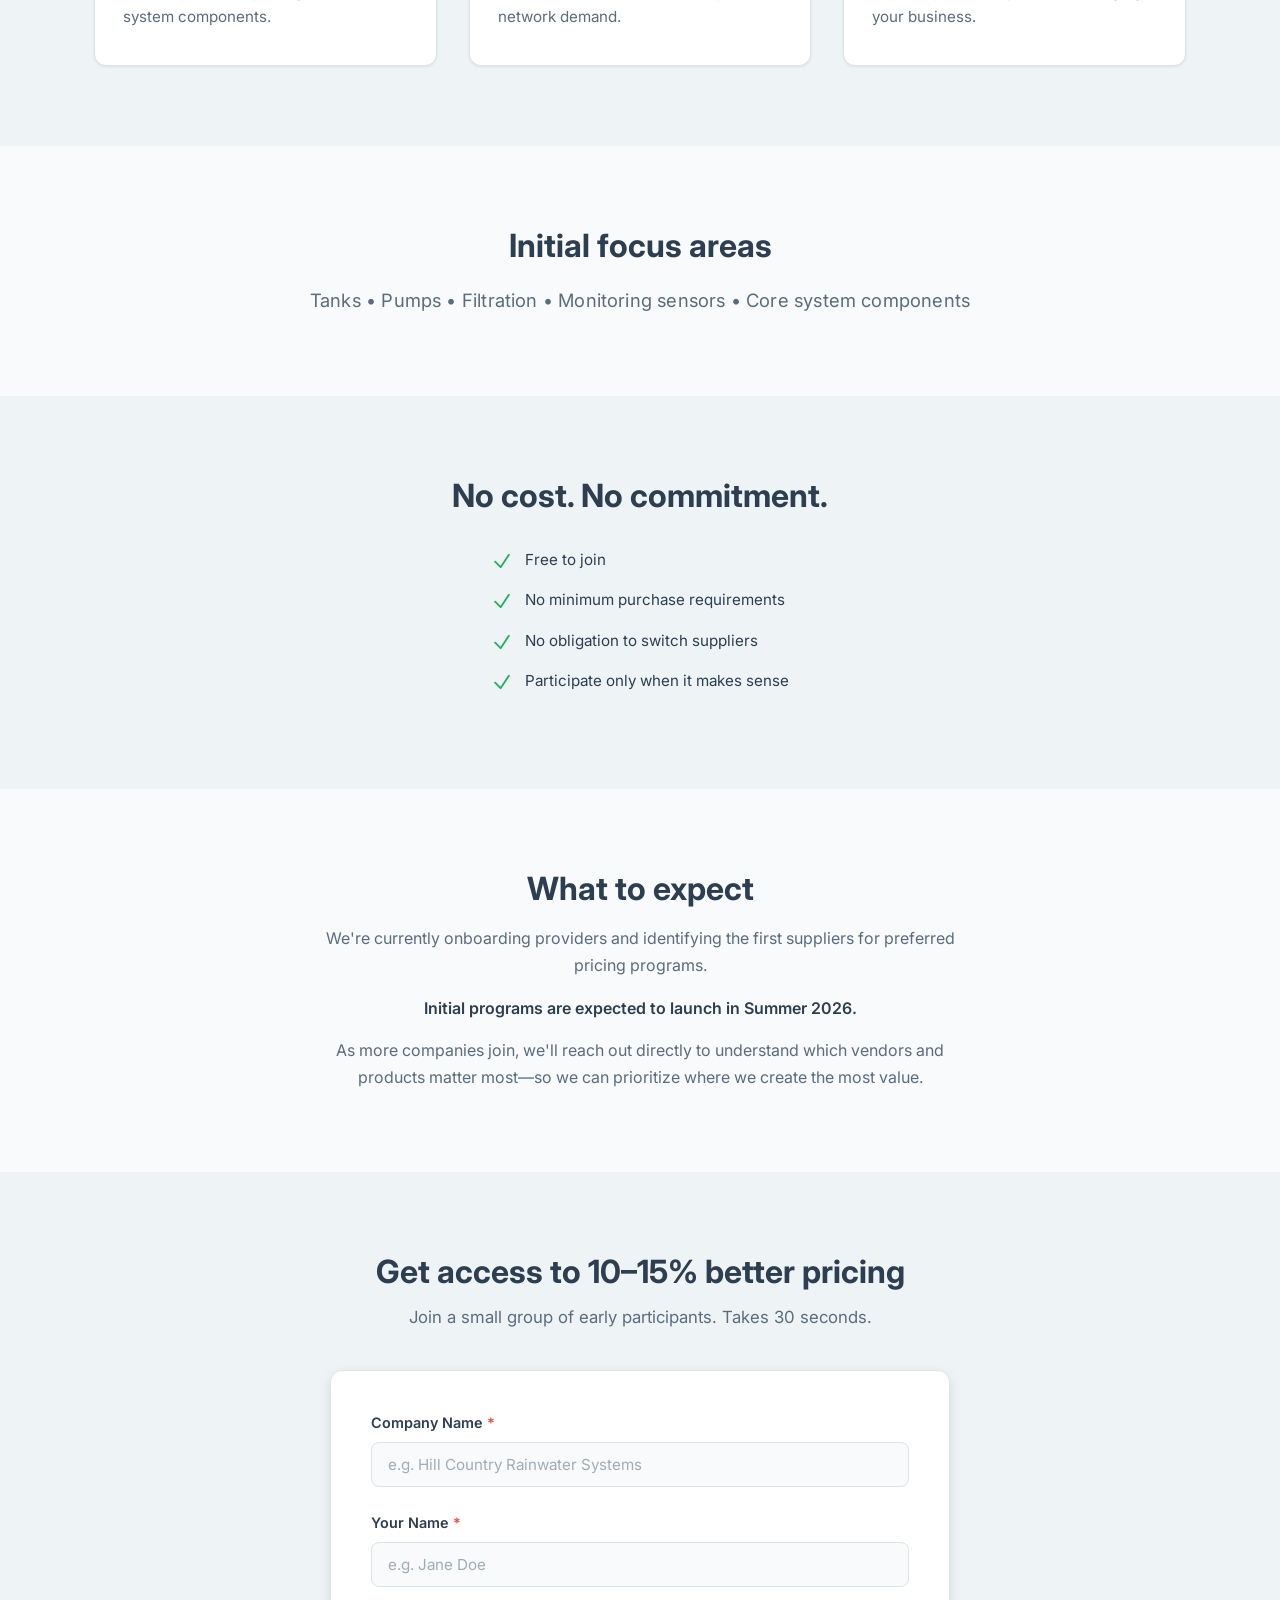
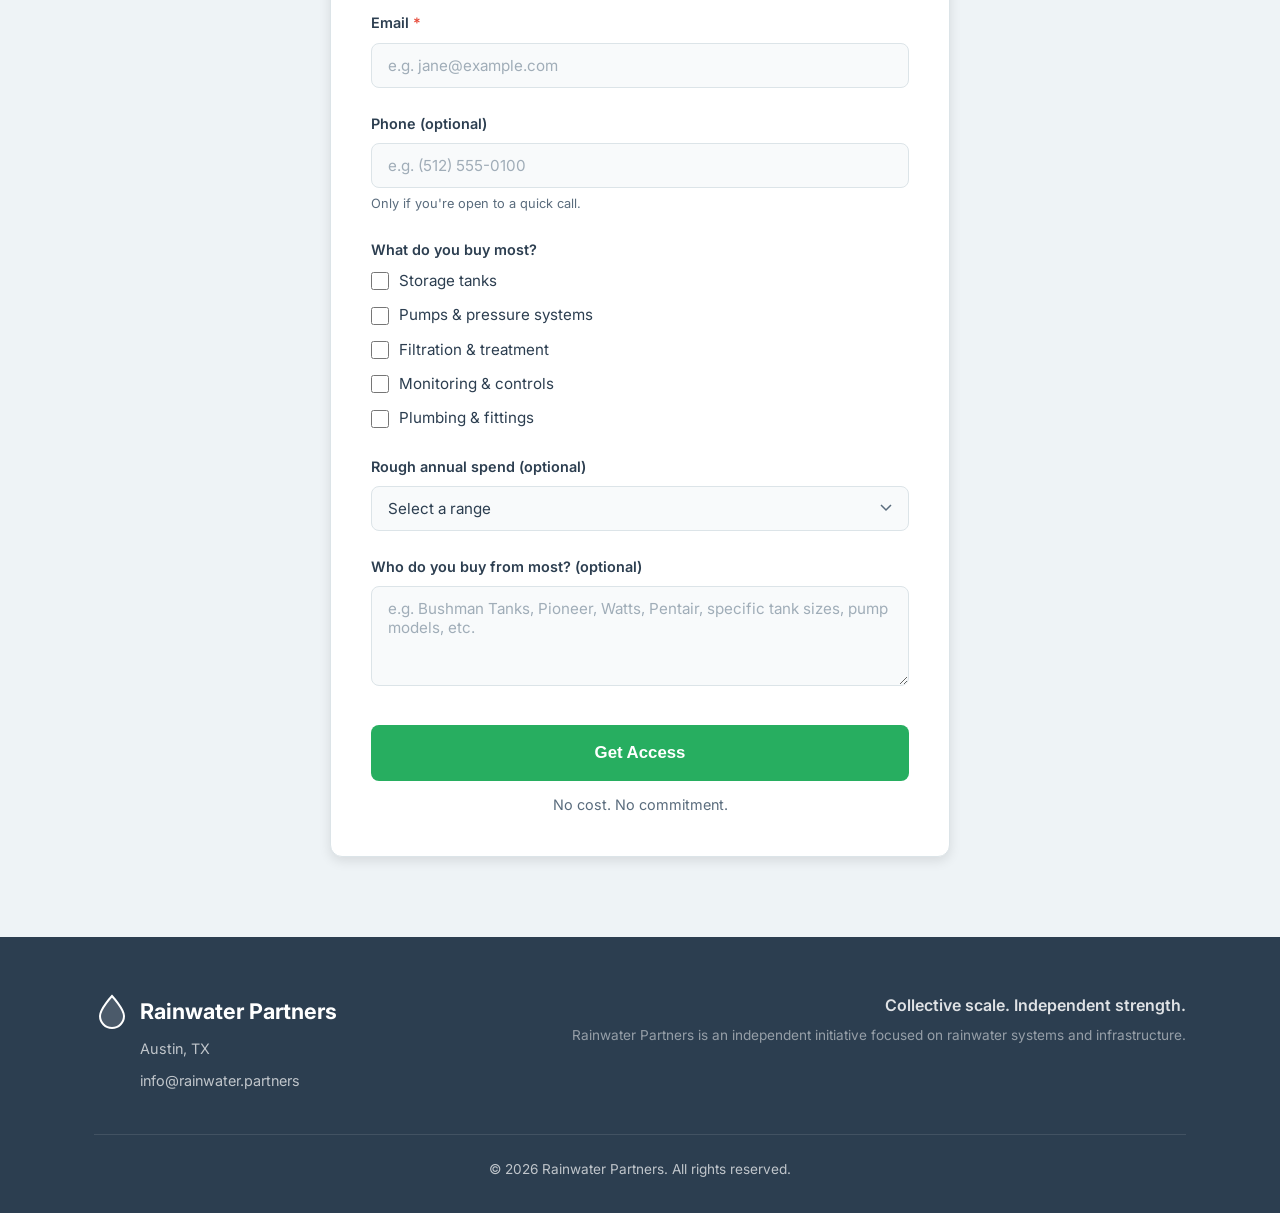
==== commit e371294f: "Make nav Join the Waitlist green, add spaces around em dashes in hero https://claude.ai/code/session" ====
--- a/index.html
+++ b/index.html
@@ -32,7 +32,7 @@
           <li><a href="index.html" class="active">Home</a></li>
           <li><a href="about.html">About</a></li>
           <li><a href="faq.html">FAQ</a></li>
-          <li class="nav__cta"><a href="#join" class="btn btn--primary">Join the Waitlist</a></li>
+          <li class="nav__cta"><a href="#join" class="btn btn--accent">Join the Waitlist</a></li>
         </ul>
         <button class="nav__toggle" id="navToggle" aria-label="Toggle navigation">
           <span></span><span></span><span></span>
@@ -46,7 +46,7 @@
     <div class="container">
       <div class="hero__content">
         <h1>Pay Less for Tanks, Pumps, and Water Systems</h1>
-        <p>Access preferred pricing&mdash;often 10&ndash;15% lower&mdash;typically available to larger buyers.</p>
+        <p>Access preferred pricing &mdash; often 10&ndash;15% lower &mdash; typically available to larger buyers.</p>
         <p style="opacity:0.85;font-size:1rem;margin-bottom:36px;">Focused on the products you buy every day: tanks, pumps, filtration, and controls.</p>
         <div class="hero__actions">
           <a href="#join" class="btn btn--accent">Join the Waitlist</a>
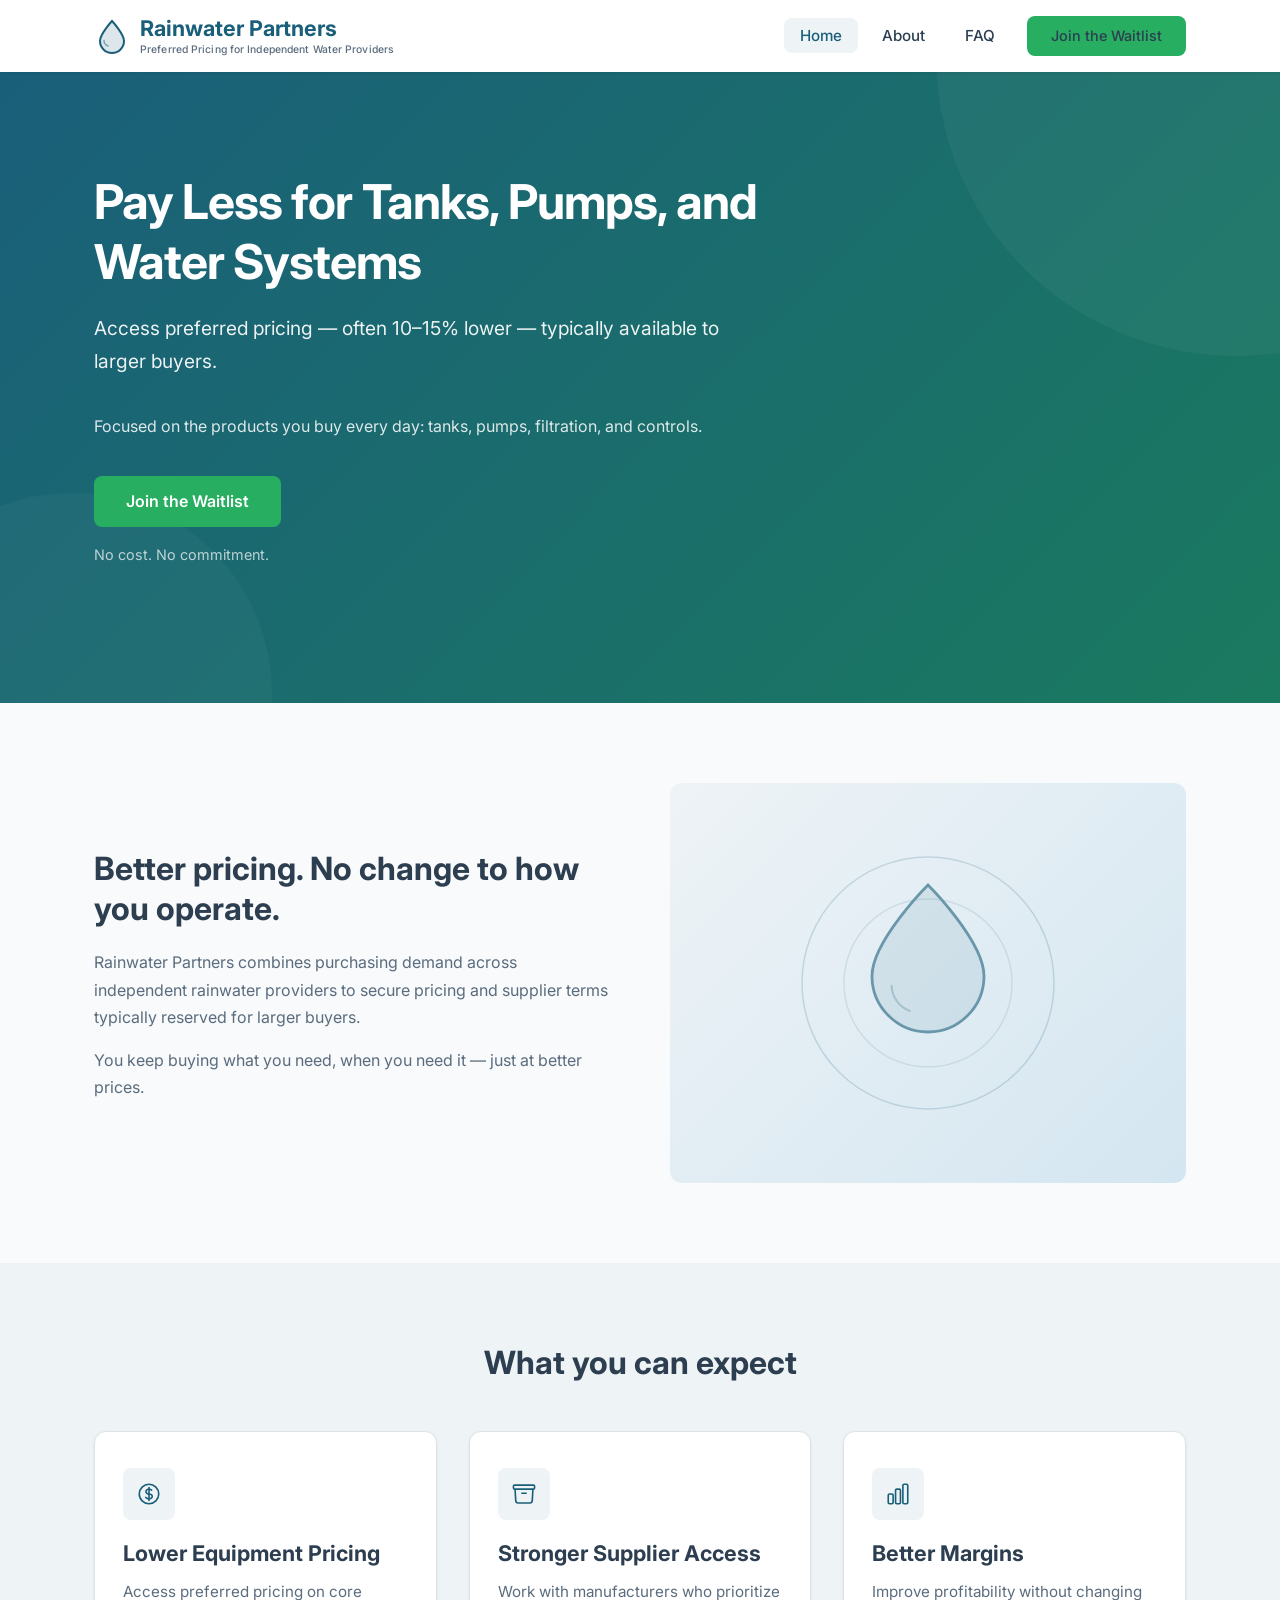
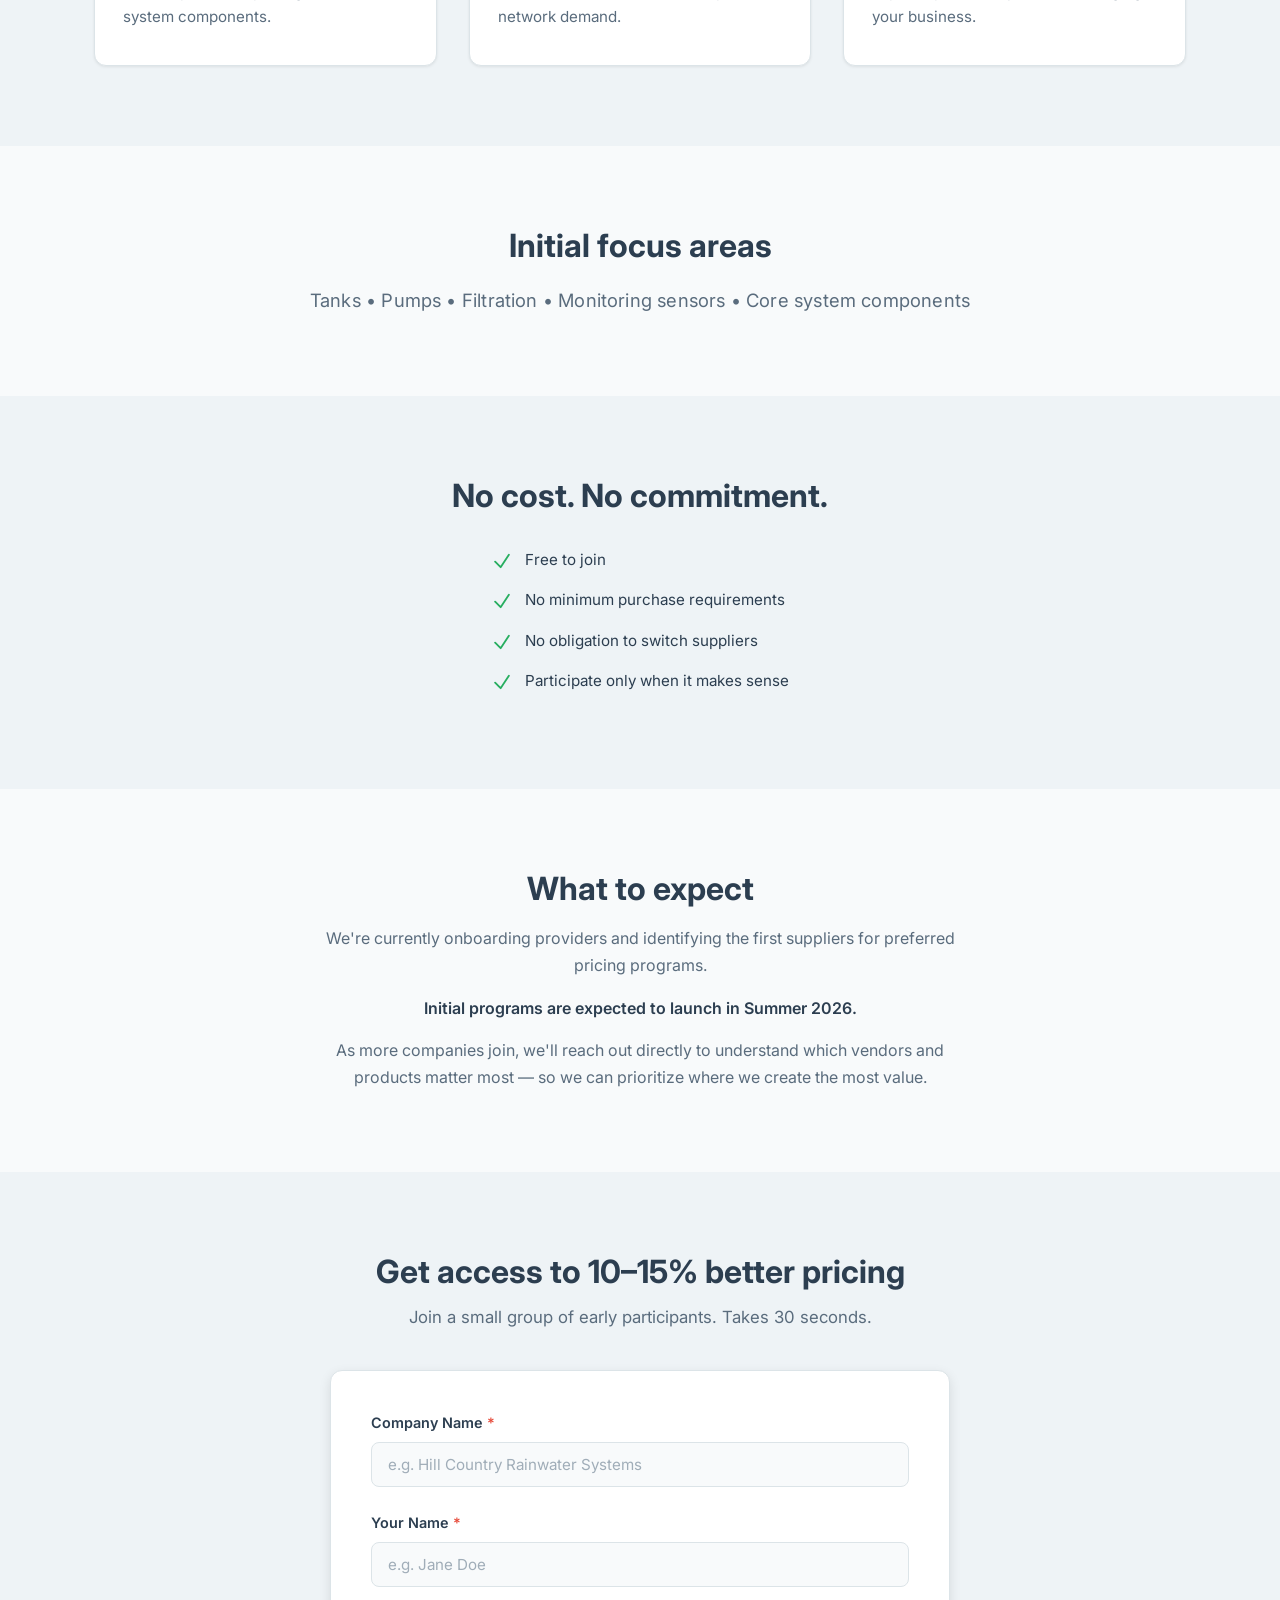
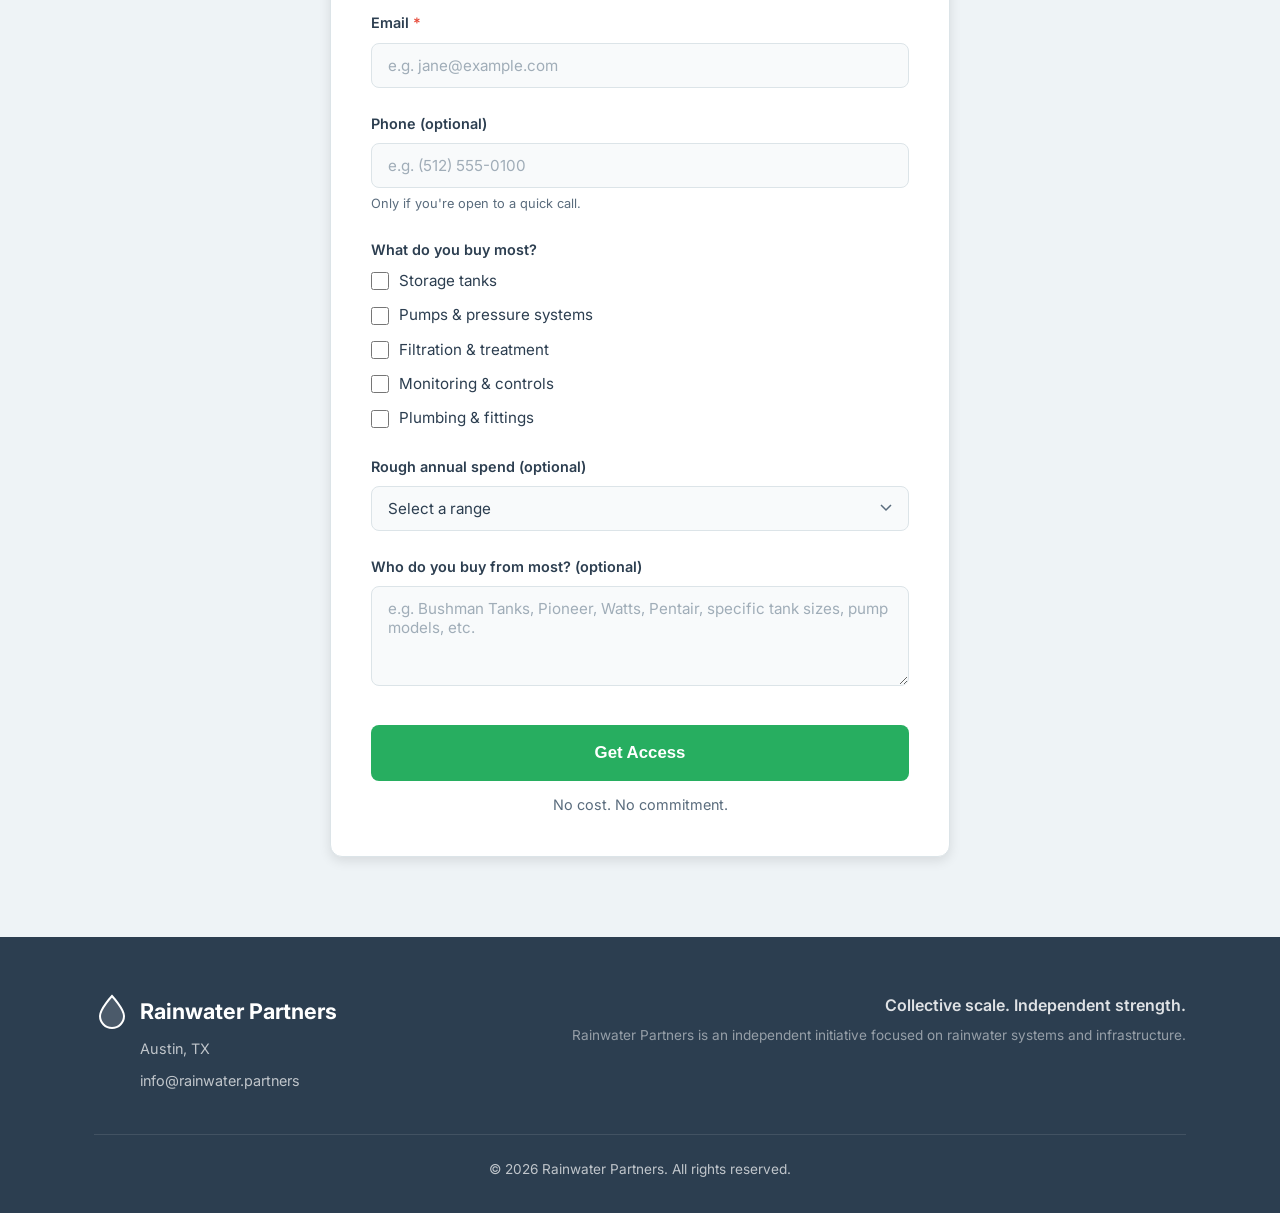
==== commit 11dc634a: "Add spacing around em dashes between words https://claude.ai/code/session_01LAMoTmkWexqd5PAkaUpEox" ====
--- a/index.html
+++ b/index.html
@@ -63,7 +63,7 @@
         <div class="about__text">
           <h2>Better pricing. No change to how you operate.</h2>
           <p>Rainwater Partners combines purchasing demand across independent rainwater providers to secure pricing and supplier terms typically reserved for larger buyers.</p>
-          <p>You keep buying what you need, when you need it&mdash;just at better prices.</p>
+          <p>You keep buying what you need, when you need it &mdash; just at better prices.</p>
         </div>
         <div class="about__image">
           <svg viewBox="0 0 200 200" fill="none" xmlns="http://www.w3.org/2000/svg">
@@ -154,7 +154,7 @@
         <h2>What to expect</h2>
         <p style="color:var(--color-text-light);margin-top:16px;line-height:1.7;">We're currently onboarding providers and identifying the first suppliers for preferred pricing programs.</p>
         <p style="color:var(--color-text);font-weight:600;margin-top:16px;">Initial programs are expected to launch in Summer 2026.</p>
-        <p style="color:var(--color-text-light);margin-top:16px;line-height:1.7;">As more companies join, we'll reach out directly to understand which vendors and products matter most&mdash;so we can prioritize where we create the most value.</p>
+        <p style="color:var(--color-text-light);margin-top:16px;line-height:1.7;">As more companies join, we'll reach out directly to understand which vendors and products matter most &mdash; so we can prioritize where we create the most value.</p>
       </div>
     </div>
   </section>
@@ -188,6 +188,7 @@
             <label class="form__label" for="phone">Phone (optional)</label>
             <input class="form__input" type="tel" id="phone" name="phone" placeholder="e.g. (512) 555-0100">
             <div class="form__hint">Only if you're open to a quick call.</div>
+            <div class="form__nudge" id="phoneNudge">That doesn't look like a valid phone number. We'll submit anyway.</div>
           </div>
 
           <div class="form__group">
@@ -235,6 +236,7 @@
           </div>
 
           <button type="submit" class="btn btn--accent">Get Access</button>
+          <div class="form__error" id="formError"></div>
           <p style="text-align:center;color:var(--color-text-light);font-size:0.9rem;margin-top:12px;">No cost. No commitment.</p>
         </form>
 
--- a/css/styles.css
+++ b/css/styles.css
@@ -619,6 +619,37 @@
   margin-top: 6px;
 }
 
+.form__nudge {
+  display: none;
+  font-size: 0.85rem;
+  color: #b7791f;
+  background: #fef5e7;
+  border: 1px solid #f4d9a0;
+  border-radius: var(--radius);
+  padding: 8px 12px;
+  margin-top: 8px;
+}
+
+.form__nudge.show {
+  display: block;
+}
+
+.form__error {
+  display: none;
+  font-size: 0.9rem;
+  color: #c0392b;
+  background: #fdecea;
+  border: 1px solid #f5c6c0;
+  border-radius: var(--radius);
+  padding: 10px 14px;
+  margin-top: 12px;
+  text-align: center;
+}
+
+.form__error.show {
+  display: block;
+}
+
 .form__select {
   appearance: none;
   background-image: url("data:image/svg+xml,%3Csvg xmlns='http://www.w3.org/2000/svg' width='12' height='8'%3E%3Cpath d='M1 1l5 5 5-5' stroke='%235a6c7d' stroke-width='1.5' fill='none'/%3E%3C/svg%3E");
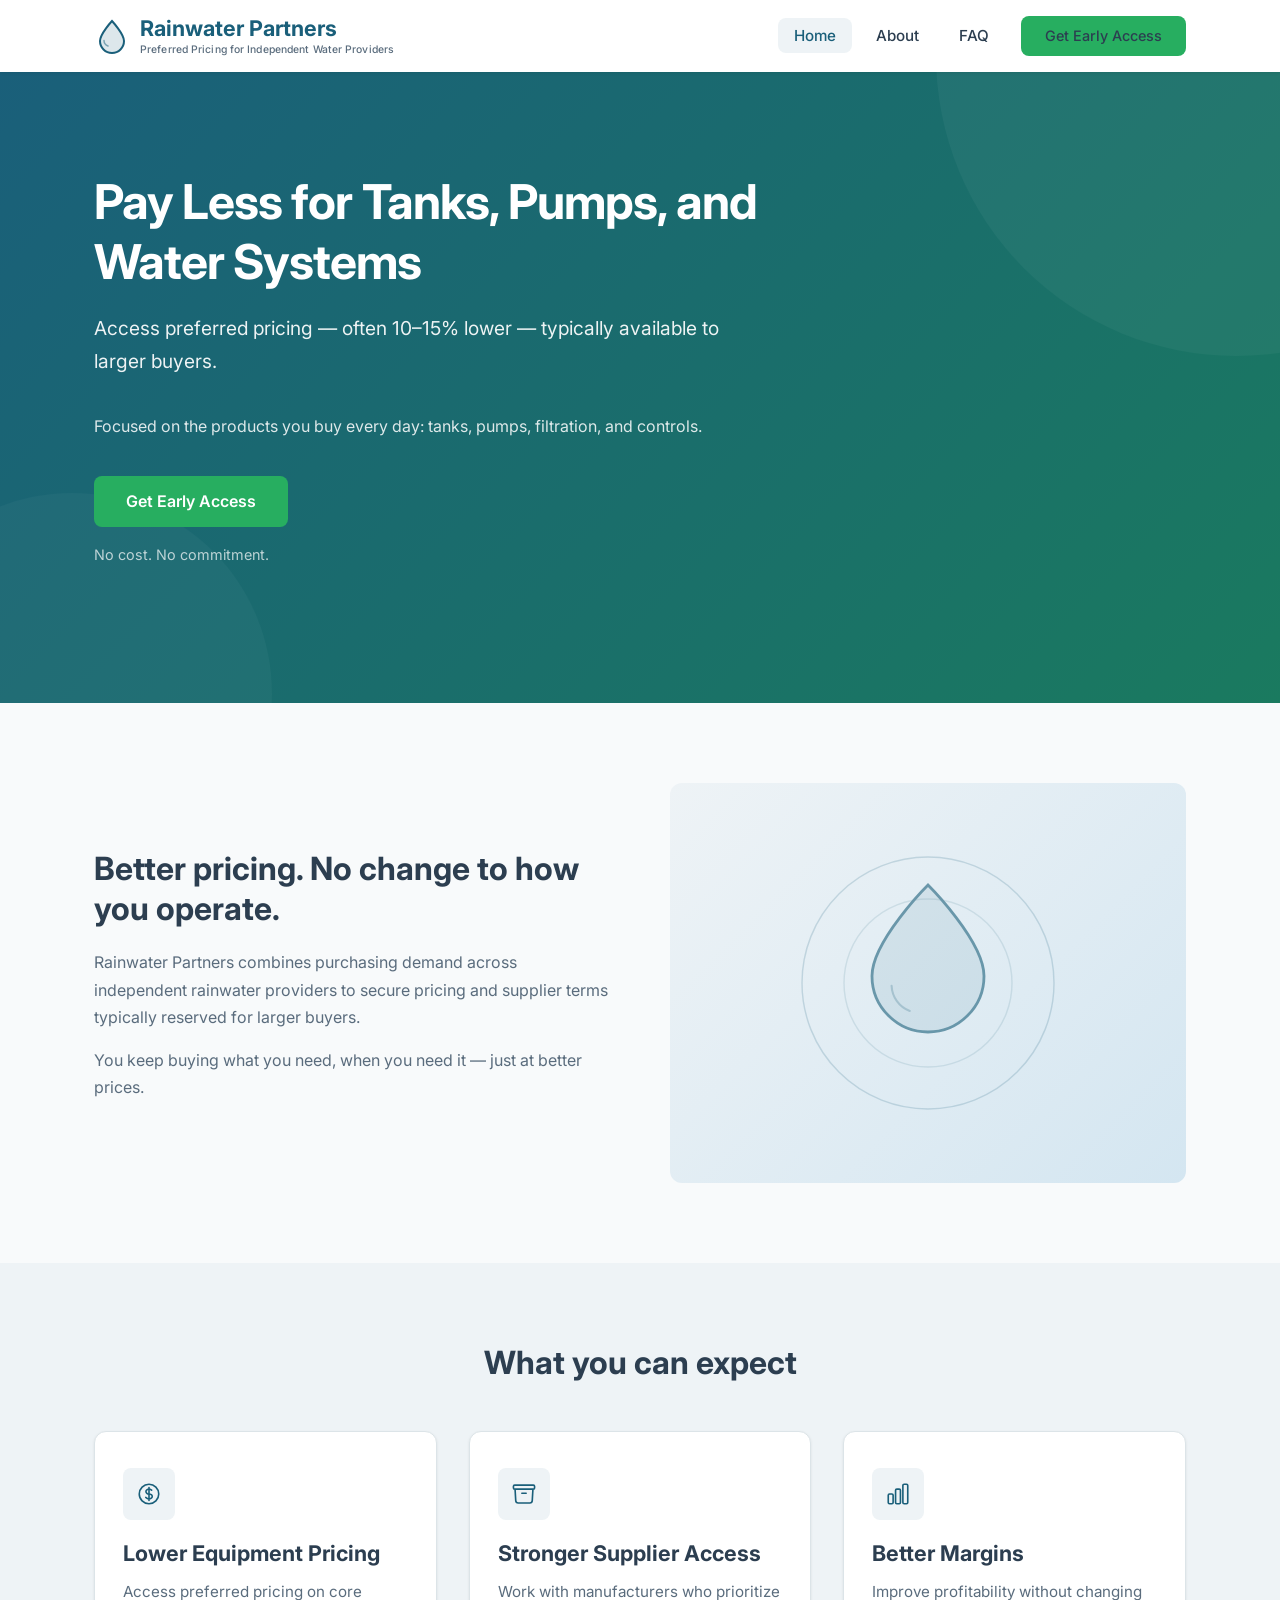
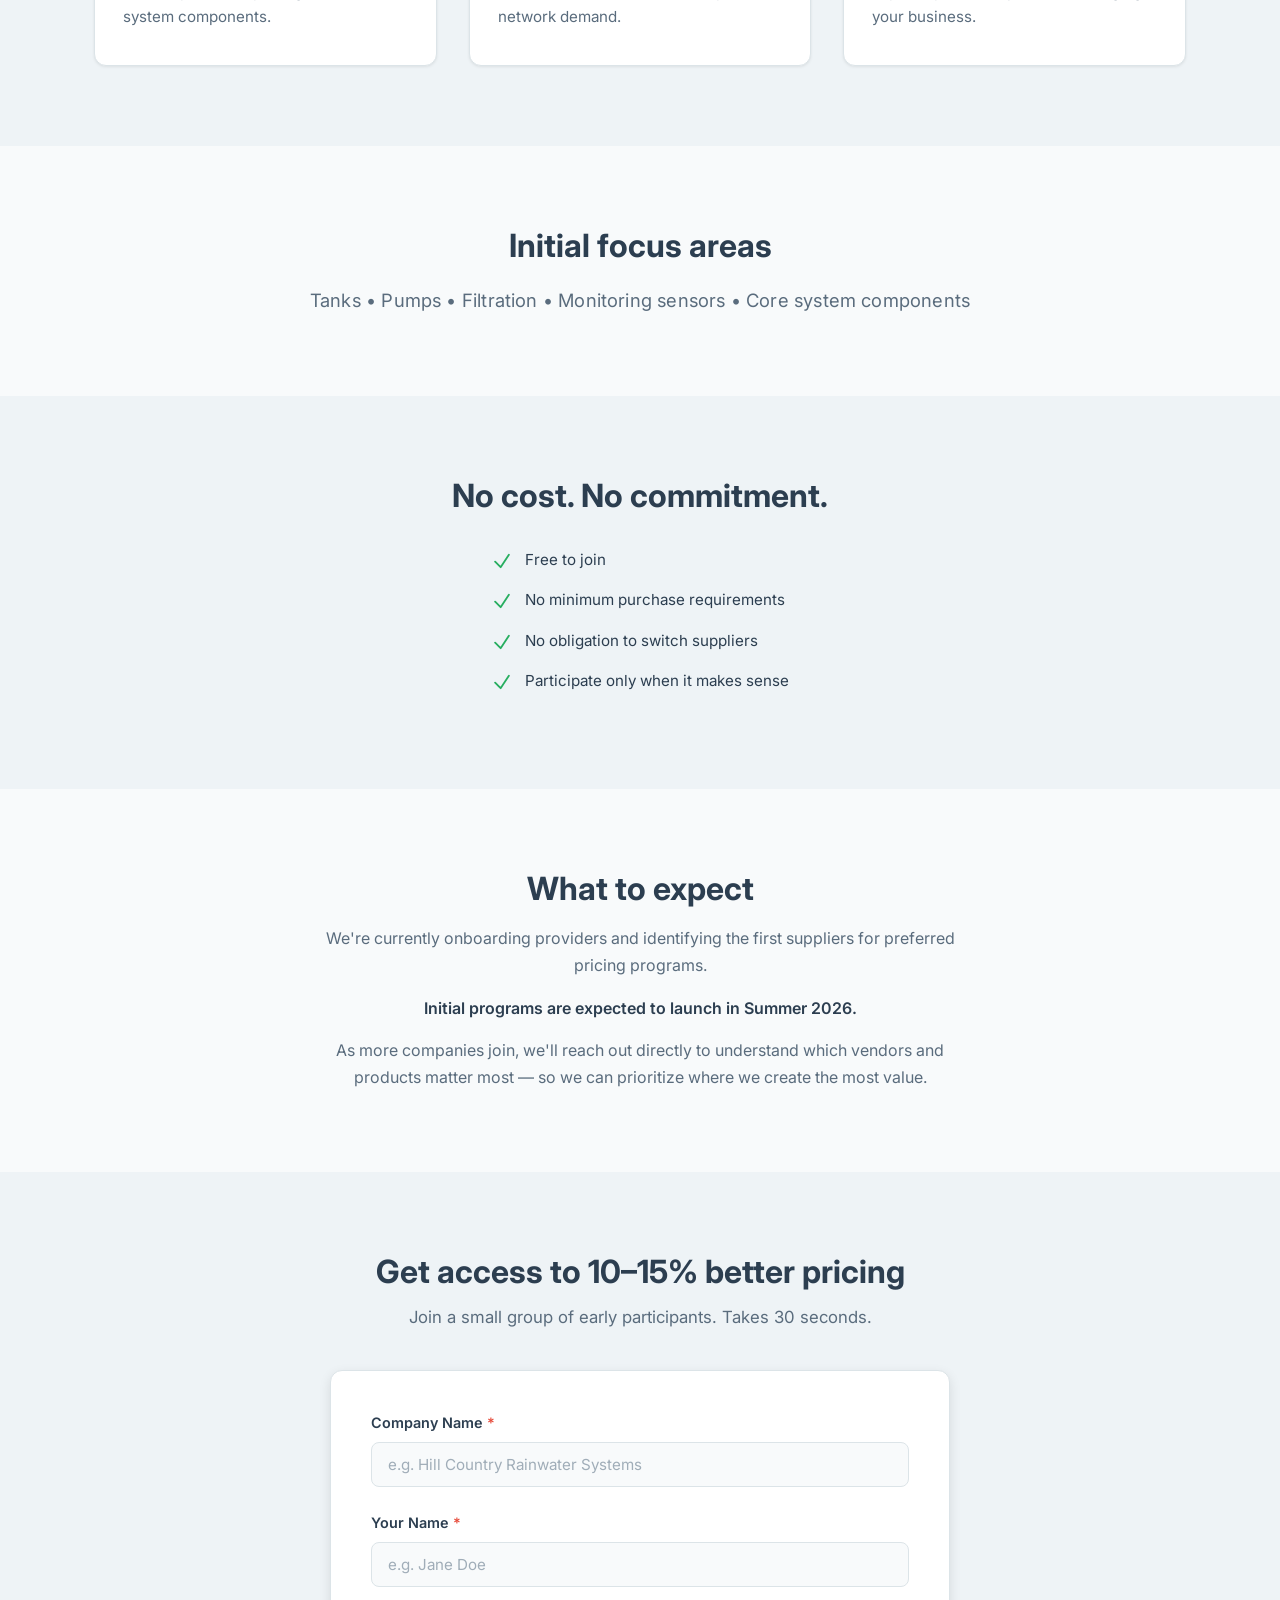
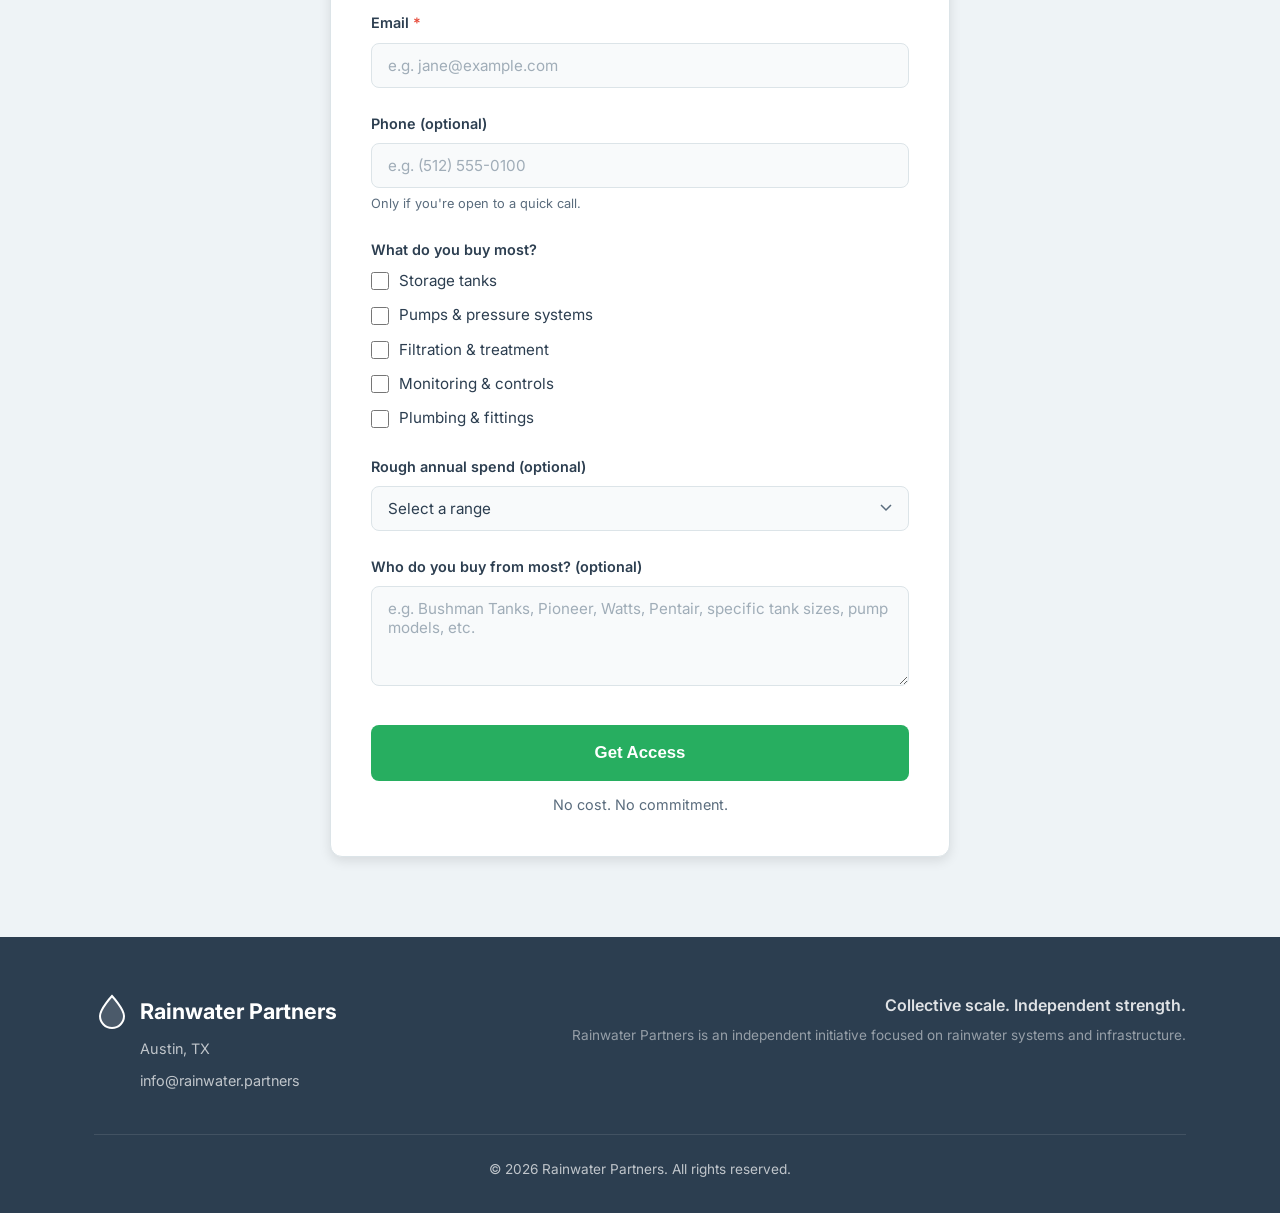
==== commit 1f535751: "Change CTA copy from "Join the Waitlist" to "Get Early Access" https://claude.ai/code/session_01LAMo" ====
--- a/index.html
+++ b/index.html
@@ -5,6 +5,7 @@
   <meta name="viewport" content="width=device-width, initial-scale=1.0">
   <meta name="description" content="Rainwater Partners negotiates preferred pricing on tanks, pumps, filtration, and monitoring systems on behalf of independent water providers. Join the waitlist today.">
   <title>Rainwater Partners &mdash; Preferred Pricing for Independent Water Providers</title>
+  <link rel="icon" type="image/svg+xml" href="favicon.svg">
   <link rel="preconnect" href="https://fonts.googleapis.com">
   <link rel="preconnect" href="https://fonts.gstatic.com" crossorigin>
   <link href="https://fonts.googleapis.com/css2?family=Inter:wght@400;500;600;700&display=swap" rel="stylesheet">
@@ -32,7 +33,7 @@
           <li><a href="index.html" class="active">Home</a></li>
           <li><a href="about.html">About</a></li>
           <li><a href="faq.html">FAQ</a></li>
-          <li class="nav__cta"><a href="#join" class="btn btn--accent">Join the Waitlist</a></li>
+          <li class="nav__cta"><a href="#join" class="btn btn--accent">Get Early Access</a></li>
         </ul>
         <button class="nav__toggle" id="navToggle" aria-label="Toggle navigation">
           <span></span><span></span><span></span>
@@ -49,7 +50,7 @@
         <p>Access preferred pricing &mdash; often 10&ndash;15% lower &mdash; typically available to larger buyers.</p>
         <p style="opacity:0.85;font-size:1rem;margin-bottom:36px;">Focused on the products you buy every day: tanks, pumps, filtration, and controls.</p>
         <div class="hero__actions">
-          <a href="#join" class="btn btn--accent">Join the Waitlist</a>
+          <a href="#join" class="btn btn--accent">Get Early Access</a>
         </div>
         <p style="opacity:0.7;font-size:0.9rem;margin-top:16px;">No cost. No commitment.</p>
       </div>
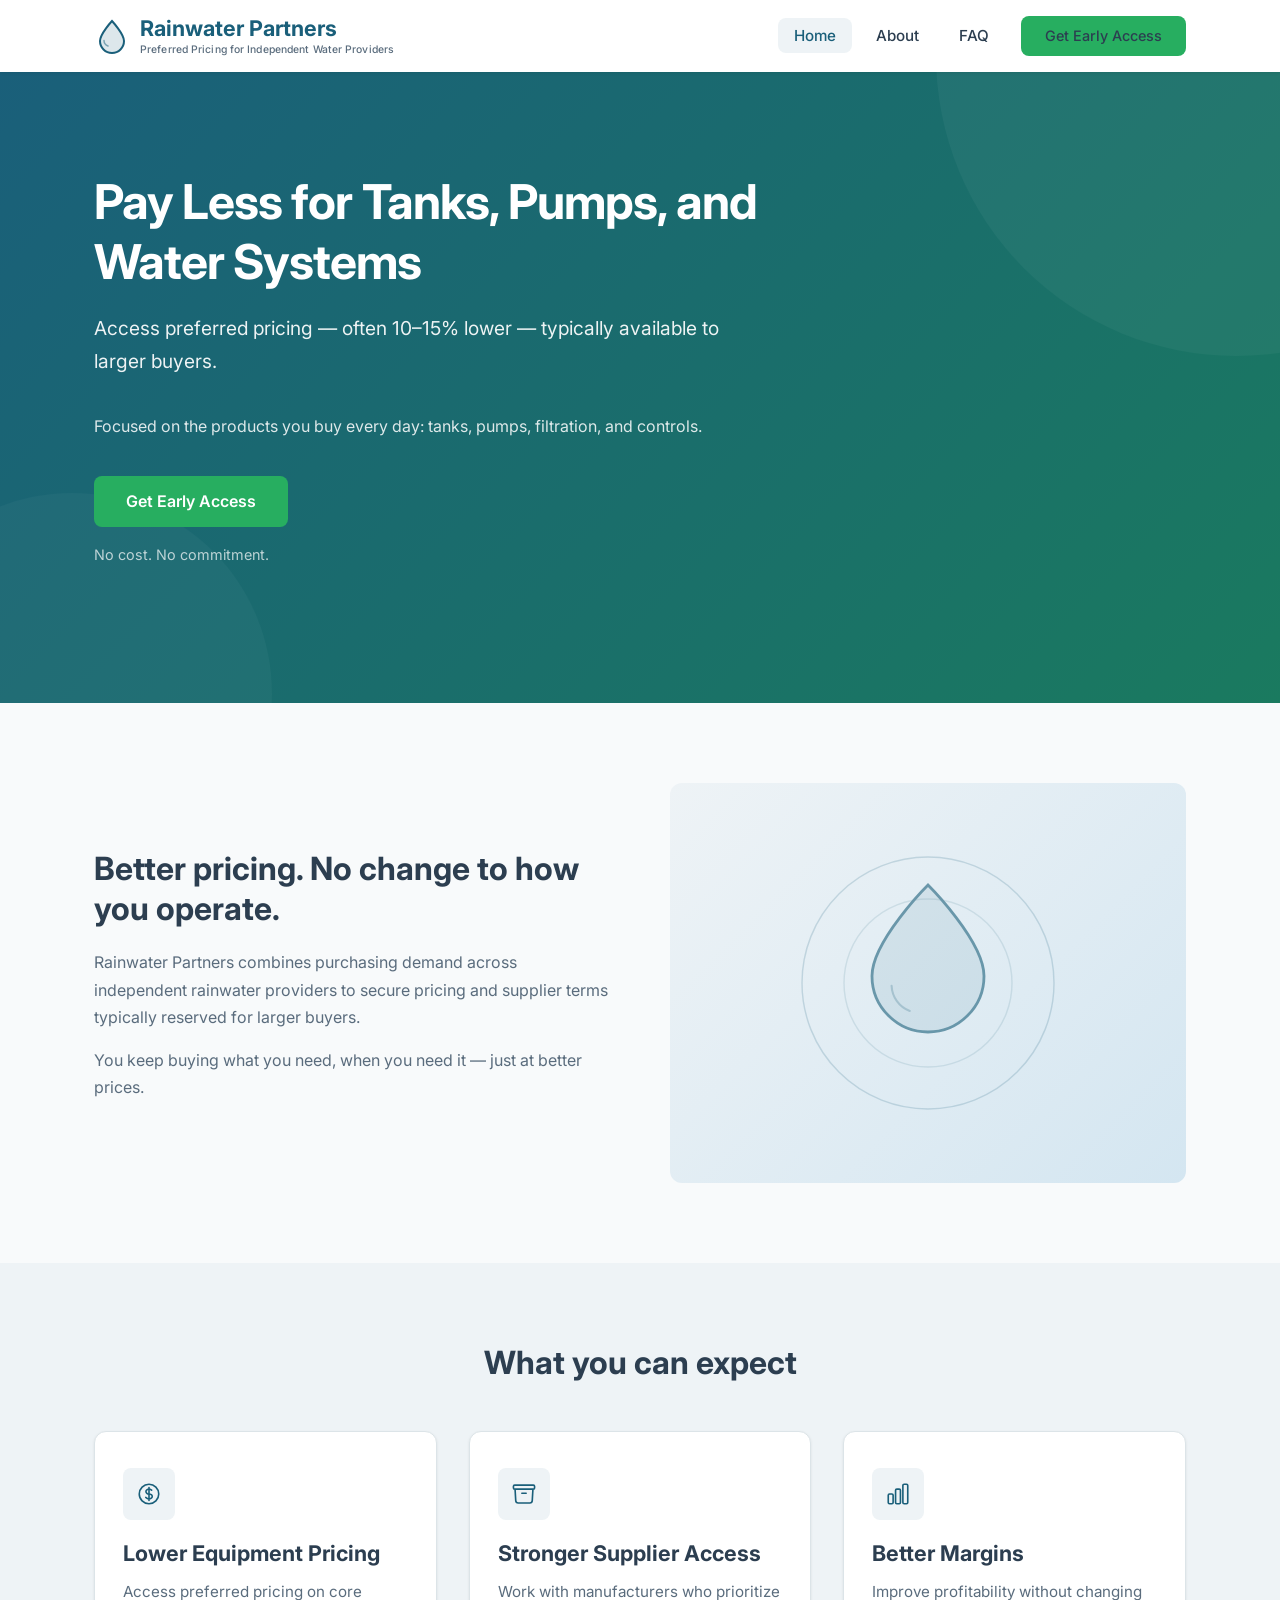
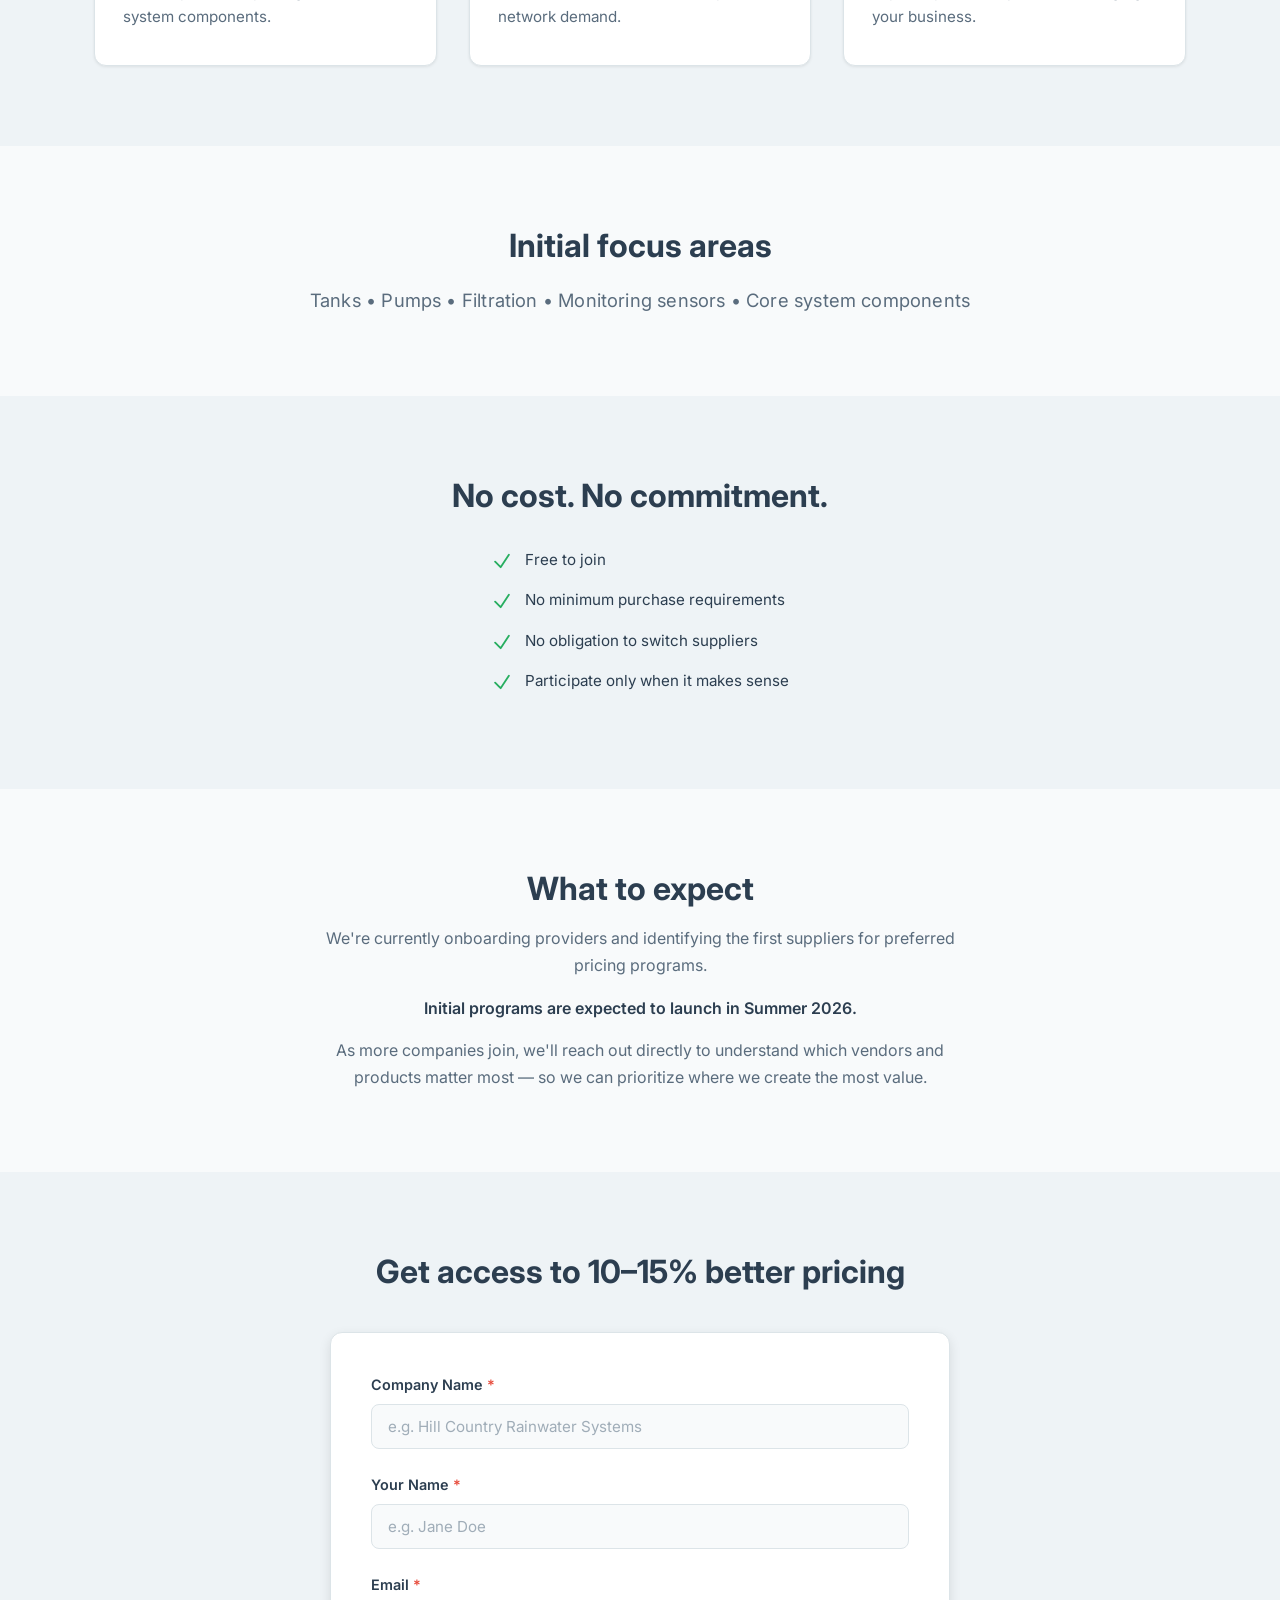
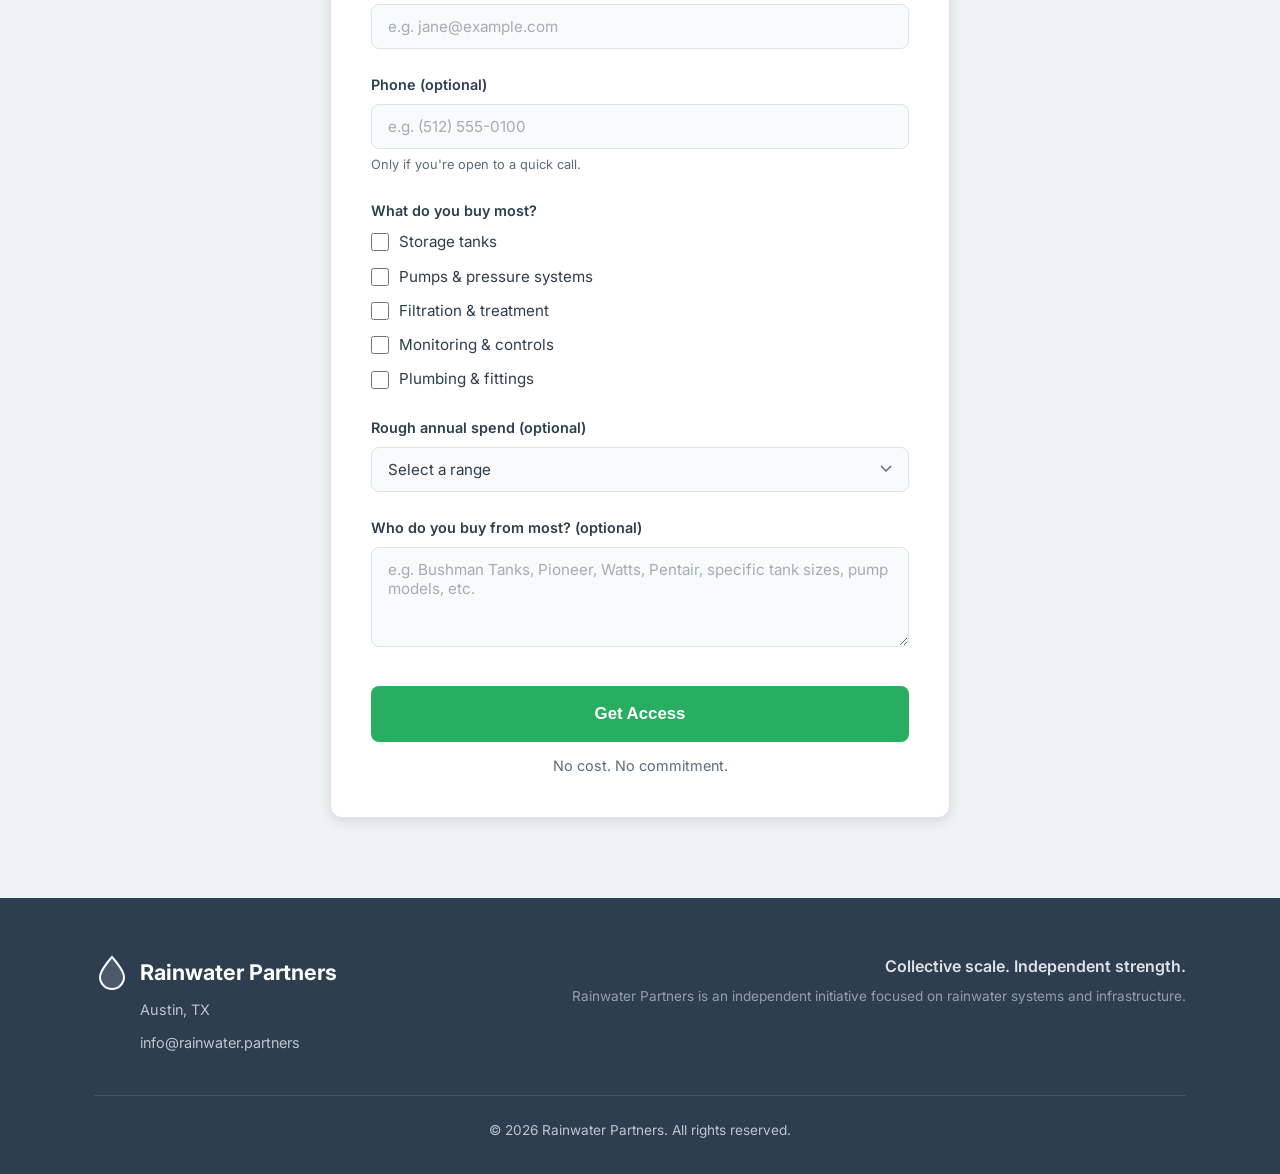
==== commit 6a2da19a: "Remove early participants line and tighten success state spacing https://claude.ai/code/session_01LA" ====
--- a/index.html
+++ b/index.html
@@ -166,7 +166,6 @@
       <div class="form-section">
         <div class="form-section__intro">
           <h2>Get access to 10&ndash;15% better pricing</h2>
-          <p style="color:var(--color-text-light);margin-top:8px;">Join a small group of early participants. Takes 30 seconds.</p>
         </div>
 
         <form class="form" id="signupForm" novalidate>
@@ -189,7 +188,7 @@
             <label class="form__label" for="phone">Phone (optional)</label>
             <input class="form__input" type="tel" id="phone" name="phone" placeholder="e.g. (512) 555-0100">
             <div class="form__hint">Only if you're open to a quick call.</div>
-            <div class="form__nudge" id="phoneNudge">That doesn't look like a valid phone number. We'll submit anyway.</div>
+            <div class="form__nudge" id="phoneNudge">That doesn't look like a valid phone number.</div>
           </div>
 
           <div class="form__group">
--- a/css/styles.css
+++ b/css/styles.css
@@ -703,16 +703,18 @@
   width: 56px;
   height: 56px;
   color: var(--color-accent);
-  margin: 0 auto 16px;
+  margin: 0 auto 20px;
+  display: block;
 }
 
 .form__success h3 {
-  margin-bottom: 8px;
+  margin: 0 0 8px;
   font-size: 1.4rem;
 }
 
 .form__success p {
   color: var(--color-text-light);
+  margin: 0;
 }
 
 /* ===== Contact ===== */
